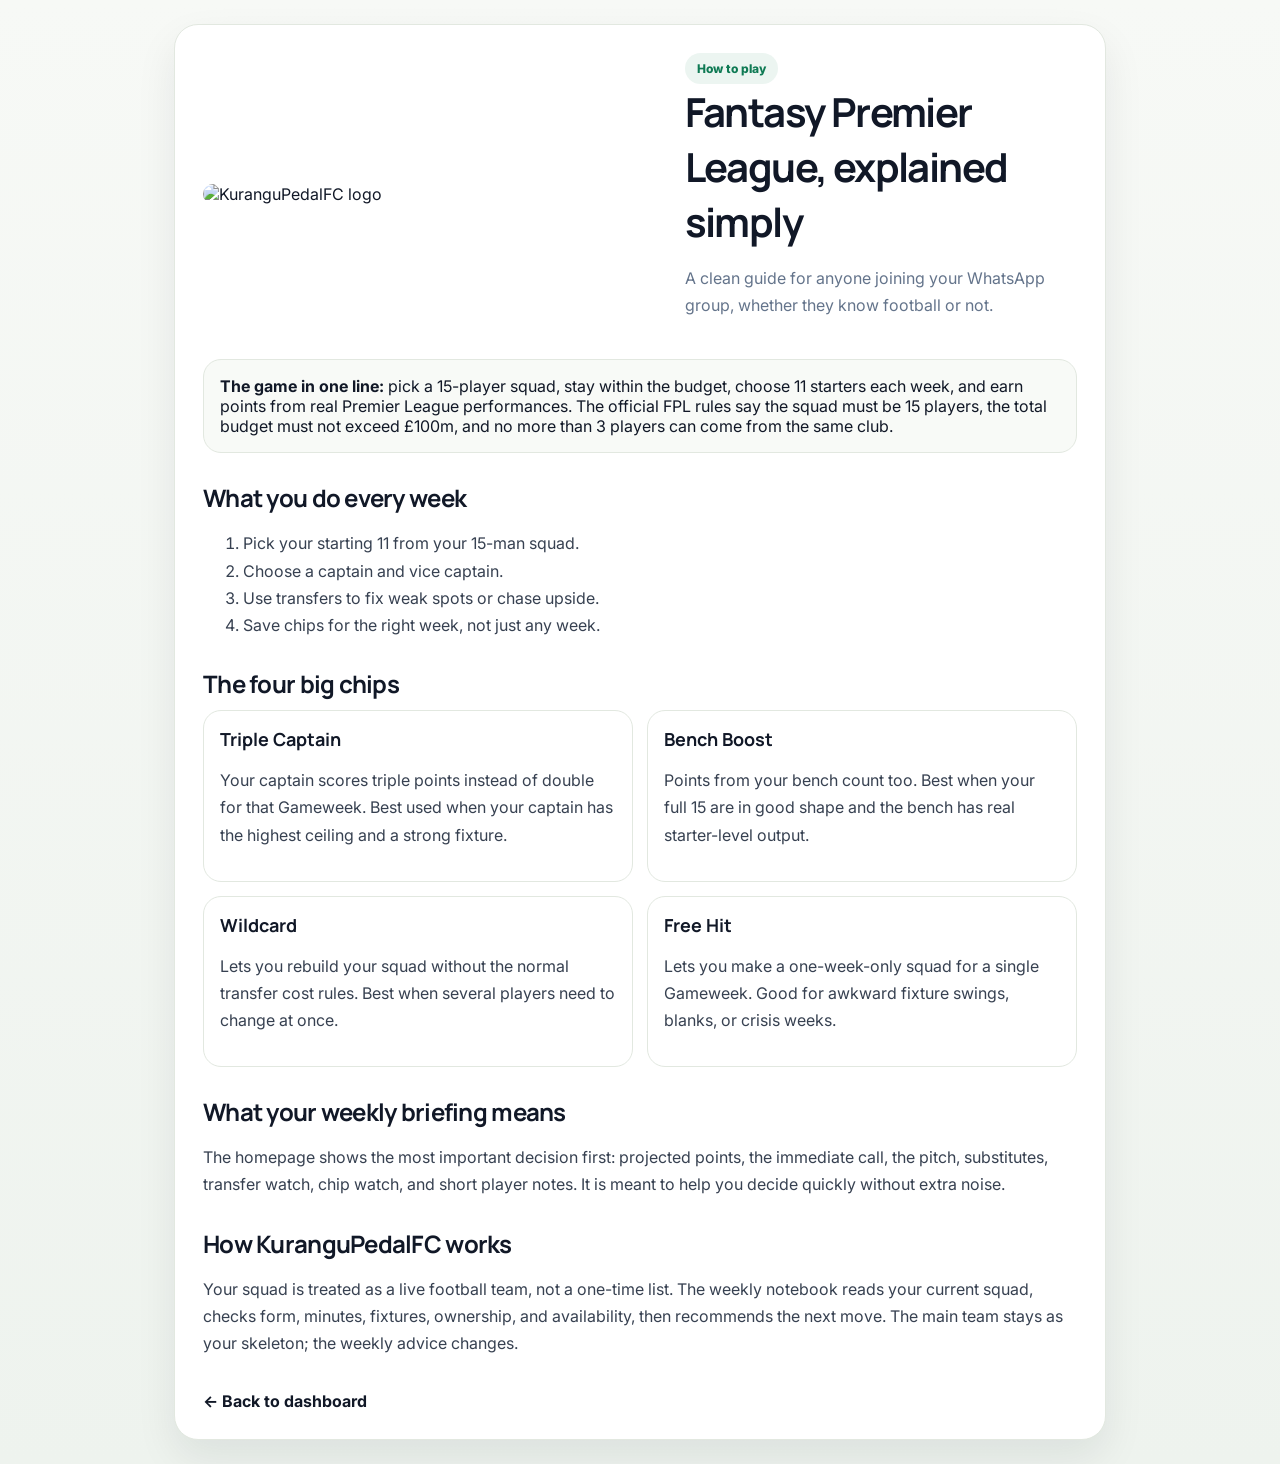
==== docs/rules.html @ bdaa4333 "Update logo image source in rules.html" ====
<!DOCTYPE html>
<html lang="en">
<head>
  <meta charset="UTF-8" />
  <meta name="viewport" content="width=device-width, initial-scale=1.0" />
  <title>How to Play | KuranguPedalFC</title>
  <link rel="preconnect" href="https://fonts.googleapis.com">
  <link rel="preconnect" href="https://fonts.gstatic.com" crossorigin>
  <link href="https://fonts.googleapis.com/css2?family=Inter:wght@400;500;600;700;800&family=Manrope:wght@700;800&display=swap" rel="stylesheet">
  <link rel="stylesheet" href="styles.css" />
  <style>
    body { background: linear-gradient(180deg, #f7f9f6 0%, #eef3ee 100%); }
    .rules-shell { max-width: 980px; margin: 0 auto; padding: 24px; }
    .rules-card { background: #fff; border: 1px solid #e2e8e0; border-radius: 24px; box-shadow: 0 18px 40px rgba(15,23,42,0.08); padding: 28px; }
    .rules-head { display:flex; align-items:center; gap:18px; margin-bottom: 24px; }
    .rules-logo { width: 86px; height: 86px; border-radius: 24px; object-fit: cover; border: 1px solid #e2e8e0; box-shadow: 0 12px 24px rgba(15,122,84,.14); }
    h1 { font-family: Manrope, Inter, sans-serif; letter-spacing: -0.04em; margin: 0; font-size: 40px; }
    h2 { font-family: Manrope, Inter, sans-serif; letter-spacing: -0.03em; margin-top: 28px; margin-bottom: 10px; }
    p, li { color: #374151; line-height: 1.7; font-size: 16px; }
    .muted { color:#64748b; }
    .callout { background:#f8faf7; border:1px solid #e2e8e0; border-radius: 18px; padding: 16px; margin: 16px 0; }
    .pill { display:inline-flex; padding:8px 12px; border-radius:999px; background:rgba(15,122,84,.08); color:#0f7a54; font-size:12px; font-weight:800; }
    .grid { display:grid; grid-template-columns: repeat(2, minmax(0,1fr)); gap:14px; }
    .mini { border:1px solid #e2e8e0; border-radius:18px; padding:16px; background:#fff; }
    .mini h3 { margin:0 0 8px; font-size:18px; font-family: Manrope, Inter, sans-serif; }
    .back { display:inline-flex; margin-top: 18px; text-decoration:none; color:#111827; font-weight:700; }
    @media (max-width: 760px) { .rules-shell { padding: 14px; } .rules-card { padding: 18px; } h1 { font-size: 30px; } .grid { grid-template-columns: 1fr; } .rules-head { flex-direction:column; align-items:flex-start; } }
  </style>
</head>
<body>
  <div class="rules-shell">
    <div class="rules-card">
      <div class="rules-head">
        <img class="brand-logo" src="./assets/logo.jpg?v=2" alt="KuranguPedalFC logo" />
        <div>
          <span class="pill">How to play</span>
          <h1>Fantasy Premier League, explained simply</h1>
          <p class="muted">A clean guide for anyone joining your WhatsApp group, whether they know football or not.</p>
        </div>
      </div>
 
      <div class="callout">
        <strong>The game in one line:</strong> pick a 15-player squad, stay within the budget, choose 11 starters each week, and earn points from real Premier League performances. The official FPL rules say the squad must be 15 players, the total budget must not exceed £100m, and no more than 3 players can come from the same club.
      </div>
 
      <h2>What you do every week</h2>
      <ol>
        <li>Pick your starting 11 from your 15-man squad.</li>
        <li>Choose a captain and vice captain.</li>
        <li>Use transfers to fix weak spots or chase upside.</li>
        <li>Save chips for the right week, not just any week.</li>
      </ol>
 
      <h2>The four big chips</h2>
      <div class="grid">
        <div class="mini">
          <h3>Triple Captain</h3>
          <p>Your captain scores triple points instead of double for that Gameweek. Best used when your captain has the highest ceiling and a strong fixture.</p>
        </div>
        <div class="mini">
          <h3>Bench Boost</h3>
          <p>Points from your bench count too. Best when your full 15 are in good shape and the bench has real starter-level output.</p>
        </div>
        <div class="mini">
          <h3>Wildcard</h3>
          <p>Lets you rebuild your squad without the normal transfer cost rules. Best when several players need to change at once.</p>
        </div>
        <div class="mini">
          <h3>Free Hit</h3>
          <p>Lets you make a one-week-only squad for a single Gameweek. Good for awkward fixture swings, blanks, or crisis weeks.</p>
        </div>
      </div>
 
      <h2>What your weekly briefing means</h2>
      <p>The homepage shows the most important decision first: projected points, the immediate call, the pitch, substitutes, transfer watch, chip watch, and short player notes. It is meant to help you decide quickly without extra noise.</p>
 
      <h2>How KuranguPedalFC works</h2>
      <p>Your squad is treated as a live football team, not a one-time list. The weekly notebook reads your current squad, checks form, minutes, fixtures, ownership, and availability, then recommends the next move. The main team stays as your skeleton; the weekly advice changes.</p>
 
      <a class="back" href="./">← Back to dashboard</a>
    </div>
  </div>
</body>
</html>
---- docs/styles.css ----
:root {
  --bg: #f2f5f1;
  --card: #ffffff;
  --card-2: #f8faf7;
  --line: #e2e8e0;
  --text: #111827;
  --muted: #64748b;
  --accent: #0f7a54;
  --accent-2: #1d4ed8;
  --good: #15803d;
  --warn: #b45309;
  --bad: #b91c1c;
  --shadow: 0 18px 40px rgba(15, 23, 42, 0.08);
  --radius: 24px;
}
 
* { box-sizing: border-box; }
html, body { margin: 0; padding: 0; }
 
body {
  font-family: Inter, system-ui, -apple-system, BlinkMacSystemFont, "Segoe UI", sans-serif;
  color: var(--text);
  background:
    radial-gradient(circle at top left, rgba(15, 122, 84, 0.08), transparent 32%),
    linear-gradient(180deg, #f7f9f6 0%, var(--bg) 100%);
}
 
.app-shell {
  max-width: 1440px;
  margin: 0 auto;
  padding: 22px;
}
 
.topbar {
  display: flex;
  flex-direction: column;
  align-items: center;
  justify-content: center;
  gap: 12px;
  margin-bottom: 20px;
  text-align: center;
}
 
.brand {
  display: flex;
  align-items: center;
  gap: 14px;
  text-decoration: none;
  color: inherit;
}
 
.brand-logo-wrap {
  width: 74px;
  height: 74px;
  border-radius: 22px;
  padding: 5px;
  background: linear-gradient(135deg, rgba(15,122,84,.12), rgba(29,78,216,.08));
  border: 1px solid rgba(15,122,84,.12);
  box-shadow: var(--shadow);
}
 
.brand-logo {
  width: 100%;
  height: 100%;
  object-fit: cover;
  border-radius: 18px;
  display: block;
}
 
.brand-name {
  font-family: Manrope, Inter, sans-serif;
  font-size: 30px;
  line-height: 1;
  letter-spacing: -0.04em;
  font-weight: 800;
}
 
.brand-sub {
  margin-top: 4px;
  color: var(--muted);
  font-size: 13px;
}
 
.top-actions {
  display: flex;
  align-items: center;
  justify-content: center;
  gap: 10px;
  width: 100%;
}
 
.ghost-link {
  text-decoration: none;
  color: var(--text);
  font-size: 13px;
  font-weight: 700;
  padding: 10px 14px;
  border-radius: 999px;
  border: 1px solid var(--line);
  background: rgba(255,255,255,0.8);
}
 
.pint-btn {
  display: inline-flex;
  align-items: center;
  gap: 8px;
  text-decoration: none;
  color: #fff;
  font-size: 13px;
  font-weight: 800;
  padding: 10px 14px;
  border-radius: 999px;
  border: 1px solid rgba(15,122,84,.18);
  background: linear-gradient(135deg, #0f7a54 0%, #0c5d41 100%);
  box-shadow: 0 12px 24px rgba(15, 122, 84, 0.18);
}
 
.beer-icon { font-size: 15px; }
 
.hero-grid {
  display: grid;
  grid-template-columns: 1.5fr 1.1fr 0.9fr;
  gap: 16px;
  margin-bottom: 16px;
}
 
.panel {
  background: var(--card);
  border: 1px solid var(--line);
  border-radius: var(--radius);
  box-shadow: var(--shadow);
}
 
.hero-panel, .call-panel, .stats-panel,
.pitch-panel, .subs-panel, .transfer-panel, .chip-panel, .notes-panel {
  padding: 20px;
}
 
.hero-label {
  color: var(--muted);
  font-size: 13px;
  font-weight: 600;
  margin-bottom: 8px;
}
 
.hero-points {
  font-family: Manrope, Inter, sans-serif;
  font-size: 62px;
  line-height: 0.95;
  letter-spacing: -0.06em;
  font-weight: 800;
  color: var(--text);
}
 
.hero-sub {
  margin-top: 10px;
  color: var(--muted);
  font-size: 14px;
  line-height: 1.45;
}
 
.section-title,
.section-head h2 {
  font-family: Manrope, Inter, sans-serif;
  font-weight: 800;
  letter-spacing: -0.03em;
}
 
.section-title {
  font-size: 18px;
  margin-bottom: 14px;
}
 
.call-text {
  font-size: 20px;
  line-height: 1.4;
  font-weight: 700;
  letter-spacing: -0.02em;
}
 
.call-meta {
  margin-top: 12px;
  color: var(--muted);
  font-size: 13px;
  line-height: 1.45;
}
 
.stats-panel {
  display: grid;
  gap: 12px;
  align-content: center;
}
 
.mini-stat {
  padding: 14px 16px;
  background: var(--card-2);
  border: 1px solid var(--line);
  border-radius: 18px;
}
 
.mini-stat span {
  display: block;
  color: var(--muted);
  font-size: 12px;
  margin-bottom: 6px;
}
 
.mini-stat strong {
  font-size: 20px;
  letter-spacing: -0.03em;
}
 
.content-grid {
  display: grid;
  grid-template-columns: 1fr 1fr;
  gap: 16px;
}
 
.pitch-panel {
  grid-column: 1 / -1;
}
 
.section-head {
  display: flex;
  align-items: start;
  justify-content: space-between;
  gap: 12px;
  margin-bottom: 14px;
}
 
.section-head h2 {
  margin: 0;
  font-size: 20px;
}
 
.section-head p {
  margin: 6px 0 0;
  color: var(--muted);
  font-size: 13px;
  line-height: 1.45;
}
 
.chip {
  display: inline-flex;
  align-items: center;
  padding: 8px 12px;
  border-radius: 999px;
  font-size: 12px;
  font-weight: 700;
  border: 1px solid var(--line);
  background: #fafcfa;
}
 
.chip.soft {
  color: var(--accent);
  background: rgba(15, 122, 84, 0.08);
  border-color: rgba(15, 122, 84, 0.16);
}
 
.pitch {
  position: relative;
  min-height: 720px;
  border-radius: 22px;
  border: 1px solid #d8e5d8;
  overflow: hidden;
  background:
    linear-gradient(90deg, rgba(255,255,255,0.16) 0 50%, transparent 50% 100%),
    linear-gradient(180deg, rgba(255,255,255,0.14) 0 50%, transparent 50% 100%),
    radial-gradient(circle at center, rgba(255,255,255,0.24), transparent 56%),
    linear-gradient(180deg, #dff0dd 0%, #cfe3cb 100%);
}
 
.pitch::before {
  content: "";
  position: absolute;
  inset: 16px;
  border: 2px solid rgba(255,255,255,0.7);
  border-radius: 18px;
}
 
.pitch::after {
  content: "";
  position: absolute;
  left: 50%;
  top: 50%;
  width: 176px;
  height: 176px;
  transform: translate(-50%, -50%);
  border: 2px solid rgba(255,255,255,0.72);
  border-radius: 999px;
}
 
.slot {
  position: absolute;
  width: 110px;
  transform: translate(-50%, -50%);
  text-align: center;
}
 
.shirt-wrap {
  position: relative;
  width: 60px;
  height: 66px;
  margin: 0 auto 8px;
}
 
.shirt-svg {
  width: 100%;
  height: 100%;
  display: block;
  filter: drop-shadow(0 10px 16px rgba(15, 23, 42, 0.16));
}
 
.badge {
  position: absolute;
  right: -4px;
  top: 2px;
  width: 22px;
  height: 22px;
  border-radius: 999px;
  display: grid;
  place-items: center;
  color: white;
  font-size: 10px;
  font-weight: 800;
  border: 2px solid rgba(255,255,255,0.7);
}
 
.badge-c { background: var(--accent); }
.badge-vc { background: var(--accent-2); }
 
.pitch-card {
  display: inline-block;
  min-width: 96px;
  padding: 9px 10px 8px;
  border-radius: 14px;
  border: 1px solid var(--line);
  background: rgba(255,255,255,0.95);
  box-shadow: 0 10px 20px rgba(15,23,42,0.05);
}
 
.pitch-name {
  font-size: 14px;
  font-weight: 800;
  line-height: 1.15;
}
 
.pitch-subline {
  margin-top: 4px;
  color: var(--muted);
  font-size: 12px;
  line-height: 1.35;
}
 
.pitch-points {
  margin-top: 6px;
  color: var(--accent);
  font-size: 13px;
  font-weight: 800;
}
 
.subs-row {
  display: grid;
  grid-template-columns: repeat(4, minmax(0, 1fr));
  gap: 12px;
}
 
.sub-card {
  padding: 14px;
  border-radius: 18px;
  border: 1px solid var(--line);
  background: var(--card-2);
  text-align: center;
}
 
.sub-card .pitch-card {
  display: none;
}
 
.sub-card .shirt-wrap {
  width: 52px;
  height: 58px;
}
 
.sub-card .pitch-name {
  margin-top: 2px;
}
 
.transfer-list {
  display: grid;
  gap: 12px;
}
 
.transfer-card {
  display: grid;
  grid-template-columns: 1fr auto 1fr;
  gap: 14px;
  align-items: center;
  padding: 14px;
  border-radius: 18px;
  border: 1px solid var(--line);
  background: var(--card-2);
}
 
.transfer-side .label {
  font-size: 11px;
  font-weight: 800;
  color: var(--muted);
  letter-spacing: 0.12em;
  text-transform: uppercase;
}
 
.transfer-side .name {
  margin-top: 4px;
  font-size: 18px;
  font-weight: 800;
  letter-spacing: -0.03em;
}
 
.transfer-side .meta {
  margin-top: 4px;
  color: var(--muted);
  font-size: 12px;
  line-height: 1.4;
}
 
.transfer-arrow {
  font-size: 22px;
  color: var(--accent);
  font-weight: 900;
  text-align: center;
}
 
.transfer-gain {
  margin-top: 8px;
  display: inline-flex;
  align-items: center;
  padding: 7px 10px;
  border-radius: 999px;
  background: rgba(15, 122, 84, 0.1);
  color: var(--accent);
  font-size: 12px;
  font-weight: 800;
}
 
.chip-grid {
  display: grid;
  grid-template-columns: repeat(2, minmax(0, 1fr));
  gap: 10px;
}
 
.chip-item {
  padding: 14px;
  border-radius: 18px;
  border: 1px solid var(--line);
  background: var(--card-2);
}
 
.chip-item .chip-name {
  font-size: 12px;
  font-weight: 800;
  letter-spacing: 0.12em;
  text-transform: uppercase;
  color: var(--muted);
}
 
.chip-item .chip-status {
  margin-top: 6px;
  font-size: 18px;
  font-weight: 800;
  letter-spacing: -0.03em;
}
 
.chip-item .chip-reason {
  margin-top: 8px;
  color: var(--muted);
  font-size: 12px;
  line-height: 1.45;
}
 
.chip-ready { border-color: rgba(21,128,61,0.18); }
.chip-ready .chip-status { color: var(--good); }
.chip-watch { border-color: rgba(180,83,9,0.18); }
.chip-watch .chip-status { color: var(--warn); }
.chip-no { border-color: rgba(185,28,28,0.18); }
.chip-no .chip-status { color: var(--bad); }
 
.focus-grid {
  display: grid;
  gap: 12px;
}
 
.focus-card {
  padding: 14px;
  border-radius: 18px;
  border: 1px solid var(--line);
  background: var(--card-2);
}
 
.focus-card .topline {
  display: flex;
  align-items: center;
  justify-content: space-between;
  gap: 12px;
}
 
.focus-card .name {
  font-size: 18px;
  font-weight: 800;
  letter-spacing: -0.03em;
}
 
.focus-card .role {
  display: inline-flex;
  align-items: center;
  padding: 6px 9px;
  border-radius: 999px;
  background: rgba(15, 122, 84, 0.1);
  color: var(--accent);
  font-size: 12px;
  font-weight: 800;
}
 
.focus-card .summary {
  margin-top: 8px;
  color: var(--text);
  font-size: 13px;
  line-height: 1.5;
}
 
.focus-card .meta {
  margin-top: 8px;
  color: var(--muted);
  font-size: 12px;
}
 
.empty-state {
  padding: 16px;
  border-radius: 18px;
  border: 1px dashed var(--line);
  color: var(--muted);
  background: rgba(255,255,255,0.55);
  font-size: 13px;
}
 
.footer-card {
  margin-top: 16px;
  padding: 18px 20px;
  display: flex;
  align-items: center;
  justify-content: space-between;
  gap: 16px;
}
 
.footer-title {
  font-family: Manrope, Inter, sans-serif;
  font-size: 18px;
  font-weight: 800;
  letter-spacing: -0.03em;
}
 
.footer-text {
  margin-top: 4px;
  color: var(--muted);
  font-size: 13px;
  line-height: 1.45;
}
 
@media (max-width: 1100px) {
  .hero-grid,
  .content-grid {
    grid-template-columns: 1fr;
  }
 
  .pitch-panel {
    grid-column: auto;
  }
}
 
@media (max-width: 760px) {
  .app-shell {
    padding: 14px;
  }
 
  .topbar {
    align-items: center;
    flex-direction: column;
  }
 
  .top-actions {
    width: 100%;
    justify-content: center;
  }
 
  .brand-name {
    font-size: 26px;
  }
 
  .brand-logo-wrap {
    width: 64px;
    height: 64px;
  }
 
  .hero-points {
    font-size: 50px;
  }
 
  .hero-panel, .call-panel, .stats-panel,
  .pitch-panel, .subs-panel, .transfer-panel, .chip-panel, .notes-panel {
    padding: 16px;
  }
 
  .pitch {
    min-height: 420px;
  }
 
  .slot {
    width: 92px;
  }
 
  .pitch-card {
    min-width: 84px;
    padding: 8px;
  }
 
  .pitch-name {
    font-size: 13px;
  }
 
  .pitch-subline {
    display: none;
  }
 
  .pitch-points {
    font-size: 12px;
  }
 
  .subs-row {
    grid-template-columns: repeat(2, minmax(0, 1fr));
  }
 
  .transfer-card {
    grid-template-columns: 1fr;
    gap: 8px;
  }
 
  .transfer-arrow {
    transform: rotate(90deg);
  }
 
  .chip-grid {
    grid-template-columns: 1fr 1fr;
  }
 
  .footer-card {
    flex-direction: column;
    align-items: stretch;
  }
}
 
.button-token {
  position: relative;
  width: 58px;
  height: 58px;
  margin: 0 auto 8px;
  border-radius: 18px;
  display: grid;
  place-items: center;
  box-shadow: 0 10px 16px rgba(15, 23, 42, 0.16);
  border: 1px solid rgba(255,255,255,0.65);
}
 
.button-token.small-token {
  width: 46px;
  height: 46px;
  border-radius: 14px;
}
 
.button-token-letter {
  color: #fff;
  font-weight: 900;
  font-size: 18px;
  letter-spacing: -0.04em;
  text-shadow: 0 1px 2px rgba(0,0,0,0.25);
}
 
.button-badge {
  position: absolute;
  right: -5px;
  top: -5px;
  width: 22px;
  height: 22px;
  border-radius: 999px;
  display: grid;
  place-items: center;
  color: white;
  font-size: 9px;
  font-weight: 900;
  border: 2px solid rgba(255,255,255,0.8);
}
 
.button-c { background: var(--accent); }
.button-vc { background: var(--accent-2); }
 
.sub-pill {
  text-align: center;
}
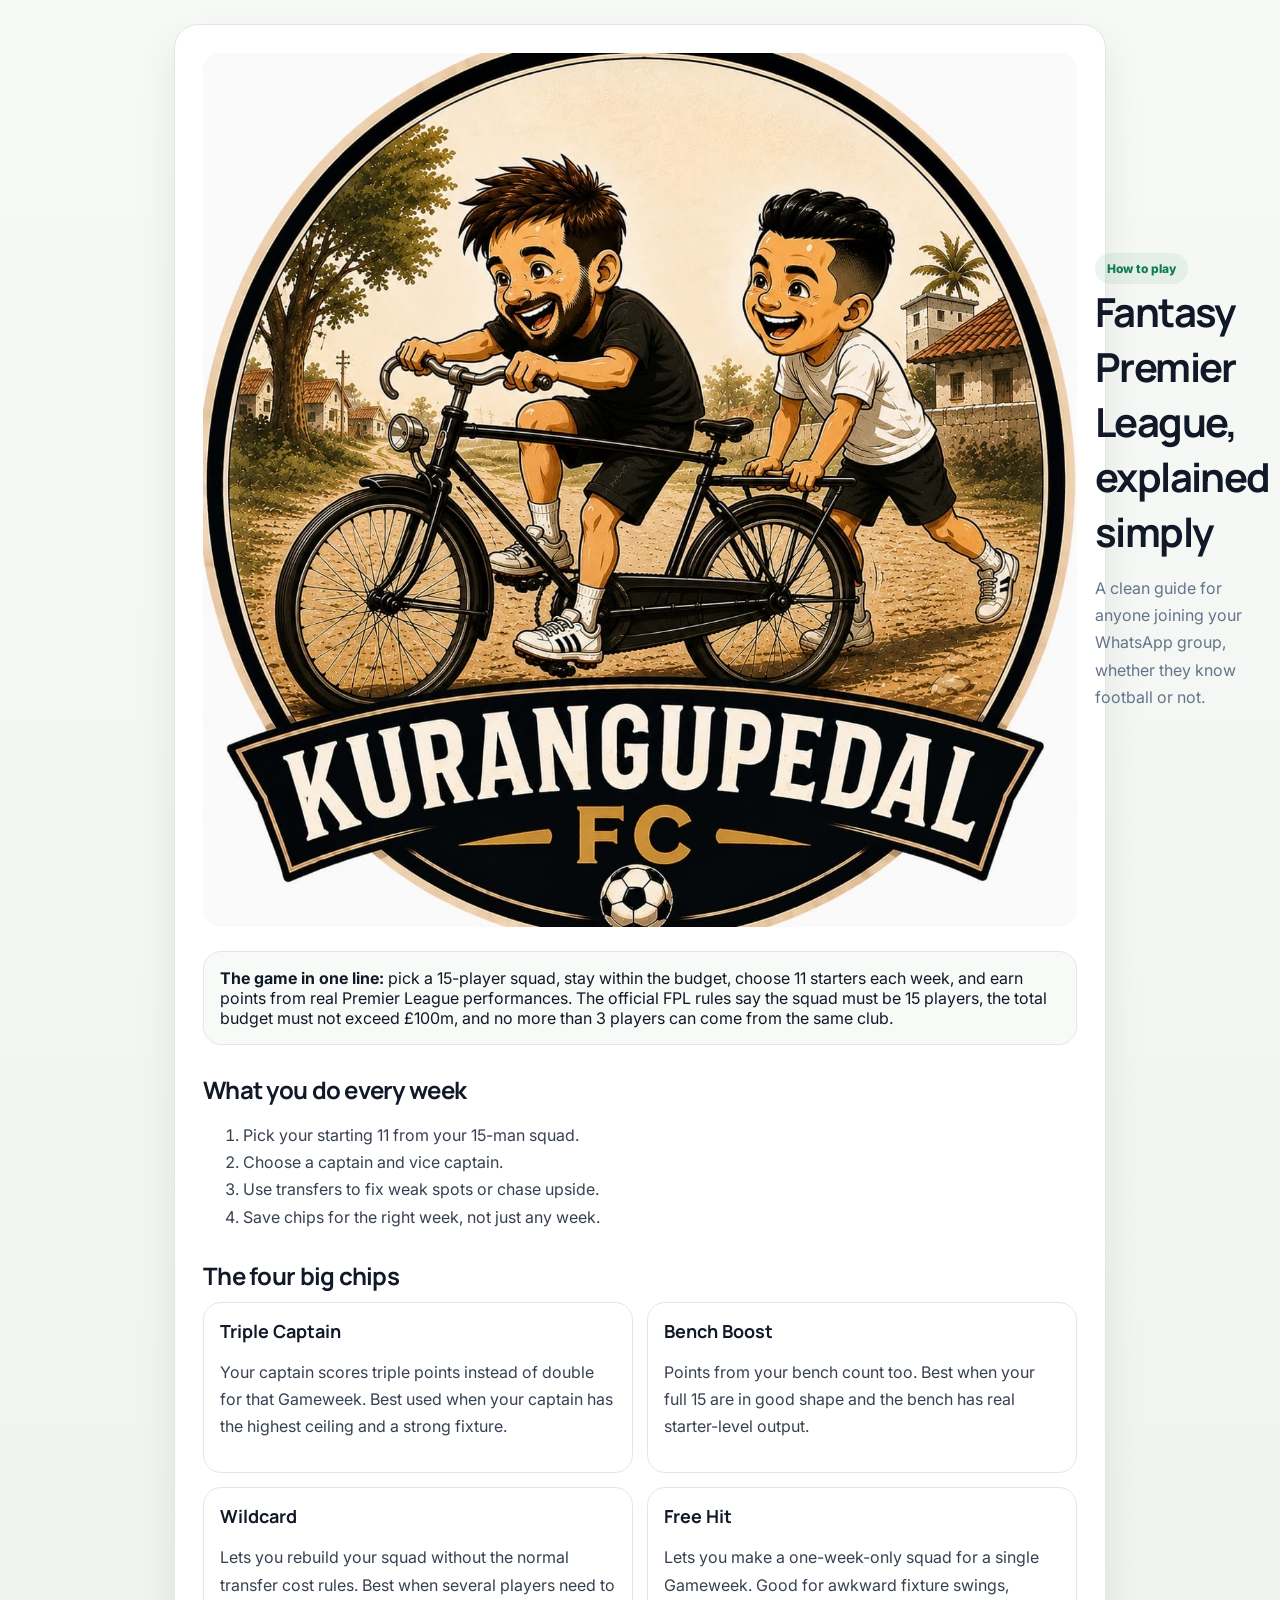
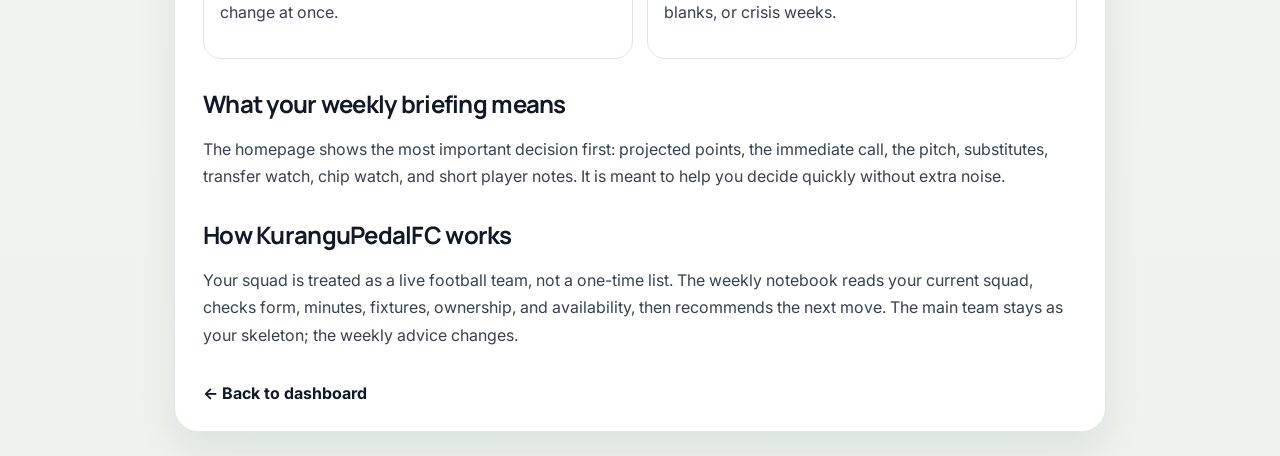
==== commit c97a43ca: "changing the img src" ====
--- a/docs/rules.html
+++ b/docs/rules.html
@@ -32,7 +32,7 @@
   <div class="rules-shell">
     <div class="rules-card">
       <div class="rules-head">
-        <img class="brand-logo" src="./assets/logo.jpg?v=2" alt="KuranguPedalFC logo" />
+        <img class="brand-logo" src="./logo.jpg?v=4" alt="KuranguPedalFC logo" />
         <div>
           <span class="pill">How to play</span>
           <h1>Fantasy Premier League, explained simply</h1>
--- a/docs/styles.css
+++ b/docs/styles.css
@@ -1,4 +1,3 @@
-
 :root {
   --bg: #f2f5f1;
   --card: #ffffff;
@@ -19,7 +18,7 @@
 html, body { margin: 0; padding: 0; }
  
 body {
-  font-family: Inter, system-ui, -apple-system, BlinkMacSystemFont, "Segoe UI", sans-serif;
+  font-family: Inter, system-ui, -apple-system, BlinkMacSystemFont, 'Segoe UI', sans-serif;
   color: var(--text);
   background:
     radial-gradient(circle at top left, rgba(15, 122, 84, 0.08), transparent 32%),
@@ -68,6 +67,8 @@
   display: block;
 }
  
+.brand-copy { text-align: left; }
+ 
 .brand-name {
   font-family: Manrope, Inter, sans-serif;
   font-size: 30px;
@@ -153,12 +154,7 @@
   color: var(--text);
 }
  
-.hero-sub {
-  margin-top: 10px;
-  color: var(--muted);
-  font-size: 14px;
-  line-height: 1.45;
-}
+.hero-sub { display: none; }
  
 .section-title,
 .section-head h2 {
@@ -217,9 +213,7 @@
   gap: 16px;
 }
  
-.pitch-panel {
-  grid-column: 1 / -1;
-}
+.pitch-panel { grid-column: 1 / -1; }
  
 .section-head {
   display: flex;
@@ -272,7 +266,7 @@
 }
  
 .pitch::before {
-  content: "";
+  content: '';
   position: absolute;
   inset: 16px;
   border: 2px solid rgba(255,255,255,0.7);
@@ -280,7 +274,7 @@
 }
  
 .pitch::after {
-  content: "";
+  content: '';
   position: absolute;
   left: 50%;
   top: 50%;
@@ -353,6 +347,14 @@
   line-height: 1.35;
 }
  
+.pitch-note {
+  margin-top: 6px;
+  color: var(--accent);
+  font-size: 12px;
+  line-height: 1.35;
+  font-weight: 700;
+}
+ 
 .pitch-points {
   margin-top: 6px;
   color: var(--accent);
@@ -374,17 +376,10 @@
   text-align: center;
 }
  
-.sub-card .pitch-card {
-  display: none;
-}
- 
+.sub-card .pitch-card { display: none; }
 .sub-card .shirt-wrap {
   width: 52px;
   height: 58px;
-}
- 
-.sub-card .pitch-name {
-  margin-top: 2px;
 }
  
 .transfer-list {
@@ -567,98 +562,6 @@
   line-height: 1.45;
 }
  
-@media (max-width: 1100px) {
-  .hero-grid,
-  .content-grid {
-    grid-template-columns: 1fr;
-  }
- 
-  .pitch-panel {
-    grid-column: auto;
-  }
-}
- 
-@media (max-width: 760px) {
-  .app-shell {
-    padding: 14px;
-  }
- 
-  .topbar {
-    align-items: center;
-    flex-direction: column;
-  }
- 
-  .top-actions {
-    width: 100%;
-    justify-content: center;
-  }
- 
-  .brand-name {
-    font-size: 26px;
-  }
- 
-  .brand-logo-wrap {
-    width: 64px;
-    height: 64px;
-  }
- 
-  .hero-points {
-    font-size: 50px;
-  }
- 
-  .hero-panel, .call-panel, .stats-panel,
-  .pitch-panel, .subs-panel, .transfer-panel, .chip-panel, .notes-panel {
-    padding: 16px;
-  }
- 
-  .pitch {
-    min-height: 420px;
-  }
- 
-  .slot {
-    width: 92px;
-  }
- 
-  .pitch-card {
-    min-width: 84px;
-    padding: 8px;
-  }
- 
-  .pitch-name {
-    font-size: 13px;
-  }
- 
-  .pitch-subline {
-    display: none;
-  }
- 
-  .pitch-points {
-    font-size: 12px;
-  }
- 
-  .subs-row {
-    grid-template-columns: repeat(2, minmax(0, 1fr));
-  }
- 
-  .transfer-card {
-    grid-template-columns: 1fr;
-    gap: 8px;
-  }
- 
-  .transfer-arrow {
-    transform: rotate(90deg);
-  }
- 
-  .chip-grid {
-    grid-template-columns: 1fr 1fr;
-  }
- 
-  .footer-card {
-    flex-direction: column;
-    align-items: stretch;
-  }
-}
- 
 .button-token {
   position: relative;
   width: 58px;
@@ -703,7 +606,88 @@
 .button-c { background: var(--accent); }
 .button-vc { background: var(--accent-2); }
  
-.sub-pill {
-  text-align: center;
-}
-
+.mobile-chip {
+  display: none;
+}
+ 
+@media (max-width: 1100px) {
+  .hero-grid,
+  .content-grid {
+    grid-template-columns: 1fr;
+  }
+ 
+  .pitch-panel { grid-column: auto; }
+}
+ 
+@media (max-width: 760px) {
+  .app-shell { padding: 14px; }
+ 
+  .topbar {
+    align-items: flex-start;
+    flex-direction: column;
+  }
+ 
+  .top-actions {
+    width: 100%;
+    justify-content: center;
+  }
+ 
+  .brand-name { font-size: 26px; }
+  .brand-logo-wrap { width: 64px; height: 64px; }
+  .hero-points { font-size: 50px; }
+ 
+  .hero-panel, .call-panel, .stats-panel,
+  .pitch-panel, .subs-panel, .transfer-panel, .chip-panel, .notes-panel {
+    padding: 16px;
+  }
+ 
+  .pitch { min-height: 420px; }
+  .slot { width: 64px; }
+ 
+  .pitch-card { min-width: 0; padding: 0; border: 0; background: transparent; box-shadow: none; }
+  .pitch-name,
+  .pitch-subline,
+  .pitch-note,
+  .pitch-points { display: none; }
+ 
+  .button-token { width: 34px; height: 34px; border-radius: 12px; margin-bottom: 0; }
+  .button-token.small-token { width: 34px; height: 34px; border-radius: 12px; }
+  .button-token-letter { font-size: 13px; }
+  .button-badge { width: 16px; height: 16px; font-size: 8px; }
+ 
+  .mobile-chip {
+    display: block;
+    margin-top: 4px;
+    padding: 4px 6px;
+    border-radius: 10px;
+    background: rgba(255,255,255,0.92);
+    font-size: 10px;
+    line-height: 1.2;
+    font-weight: 700;
+  }
+ 
+  .subs-row { grid-template-columns: repeat(2, minmax(0, 1fr)); }
+ 
+  .sub-card {
+    padding: 10px;
+  }
+ 
+  .sub-card .pitch-name,
+  .sub-card .pitch-subline,
+  .sub-card .pitch-note,
+  .sub-card .pitch-points { display: none; }
+ 
+  .transfer-card {
+    grid-template-columns: 1fr;
+    gap: 8px;
+  }
+ 
+  .transfer-arrow { transform: rotate(90deg); }
+ 
+  .chip-grid { grid-template-columns: 1fr 1fr; }
+ 
+  .footer-card {
+    flex-direction: column;
+    align-items: stretch;
+  }
+}
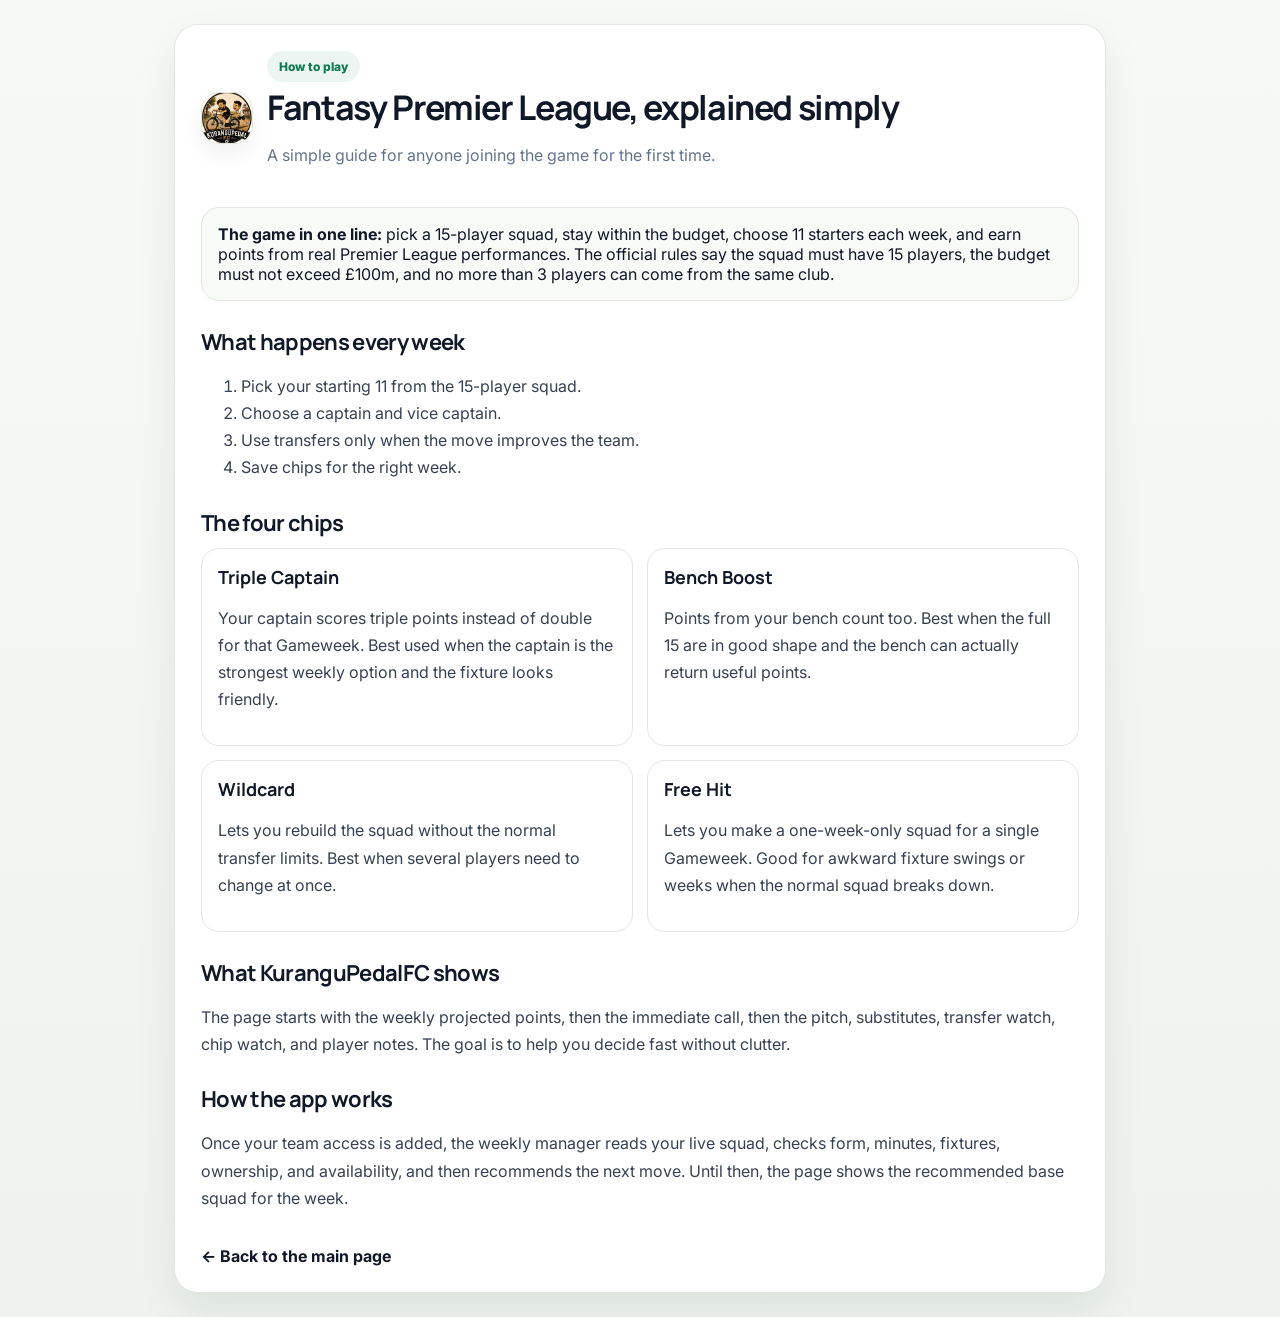
==== commit db5ebbf1: "changed rules footer notes" ====
--- a/docs/rules.html
+++ b/docs/rules.html
@@ -1,4 +1,3 @@
-
 <!DOCTYPE html>
 <html lang="en">
 <head>
@@ -12,73 +11,124 @@
   <style>
     body { background: linear-gradient(180deg, #f7f9f6 0%, #eef3ee 100%); }
     .rules-shell { max-width: 980px; margin: 0 auto; padding: 24px; }
-    .rules-card { background: #fff; border: 1px solid #e2e8e0; border-radius: 24px; box-shadow: 0 18px 40px rgba(15,23,42,0.08); padding: 28px; }
-    .rules-head { display:flex; align-items:center; gap:18px; margin-bottom: 24px; }
-    .rules-logo { width: 86px; height: 86px; border-radius: 24px; object-fit: cover; border: 1px solid #e2e8e0; box-shadow: 0 12px 24px rgba(15,122,84,.14); }
-    h1 { font-family: Manrope, Inter, sans-serif; letter-spacing: -0.04em; margin: 0; font-size: 40px; }
-    h2 { font-family: Manrope, Inter, sans-serif; letter-spacing: -0.03em; margin-top: 28px; margin-bottom: 10px; }
-    p, li { color: #374151; line-height: 1.7; font-size: 16px; }
-    .muted { color:#64748b; }
-    .callout { background:#f8faf7; border:1px solid #e2e8e0; border-radius: 18px; padding: 16px; margin: 16px 0; }
-    .pill { display:inline-flex; padding:8px 12px; border-radius:999px; background:rgba(15,122,84,.08); color:#0f7a54; font-size:12px; font-weight:800; }
-    .grid { display:grid; grid-template-columns: repeat(2, minmax(0,1fr)); gap:14px; }
-    .mini { border:1px solid #e2e8e0; border-radius:18px; padding:16px; background:#fff; }
-    .mini h3 { margin:0 0 8px; font-size:18px; font-family: Manrope, Inter, sans-serif; }
-    .back { display:inline-flex; margin-top: 18px; text-decoration:none; color:#111827; font-weight:700; }
-    @media (max-width: 760px) { .rules-shell { padding: 14px; } .rules-card { padding: 18px; } h1 { font-size: 30px; } .grid { grid-template-columns: 1fr; } .rules-head { flex-direction:column; align-items:flex-start; } }
+    .rules-card { padding: 26px; }
+    .rules-head {
+      display: flex;
+      align-items: center;
+      gap: 14px;
+      margin-bottom: 22px;
+    }
+    .rules-logo {
+      width: 52px;
+      height: 52px;
+      border-radius: 18px;
+      object-fit: contain;
+      background: #fff;
+      border: 1px solid var(--line);
+      box-shadow: 0 10px 20px rgba(15, 23, 42, 0.06);
+      flex: 0 0 auto;
+    }
+    h1 {
+      font-family: Manrope, Inter, sans-serif;
+      letter-spacing: -0.04em;
+      margin: 0;
+      font-size: 34px;
+      line-height: 1.05;
+    }
+    h2 {
+      font-family: Manrope, Inter, sans-serif;
+      letter-spacing: -0.03em;
+      margin-top: 26px;
+      margin-bottom: 10px;
+      font-size: 22px;
+    }
+    p, li {
+      color: #374151;
+      line-height: 1.7;
+      font-size: 16px;
+    }
+    .muted { color: #64748b; }
+    .callout {
+      background: #f8faf7;
+      border: 1px solid #e2e8e0;
+      border-radius: 18px;
+      padding: 16px;
+      margin: 16px 0;
+    }
+    .pill {
+      display: inline-flex;
+      padding: 8px 12px;
+      border-radius: 999px;
+      background: rgba(15,122,84,.08);
+      color: #0f7a54;
+      font-size: 12px;
+      font-weight: 800;
+      margin-bottom: 8px;
+    }
+    .grid { display: grid; grid-template-columns: repeat(2, minmax(0,1fr)); gap: 14px; }
+    .mini { border: 1px solid #e2e8e0; border-radius: 18px; padding: 16px; background: #fff; }
+    .mini h3 { margin: 0 0 8px; font-size: 18px; font-family: Manrope, Inter, sans-serif; }
+    .back { display: inline-flex; margin-top: 18px; text-decoration: none; color: #111827; font-weight: 700; }
+    @media (max-width: 760px) {
+      .rules-shell { padding: 14px; }
+      .rules-card { padding: 18px; }
+      h1 { font-size: 28px; }
+      .grid { grid-template-columns: 1fr; }
+      .rules-head { flex-direction: column; align-items: flex-start; }
+    }
   </style>
 </head>
 <body>
   <div class="rules-shell">
-    <div class="rules-card">
+    <div class="panel rules-card">
       <div class="rules-head">
-        <img class="brand-logo" src="./logo.jpg?v=4" alt="KuranguPedalFC logo" />
+        <img class="rules-logo" src="./logo.jpg?v=4" alt="KuranguPedalFC logo" />
         <div>
           <span class="pill">How to play</span>
           <h1>Fantasy Premier League, explained simply</h1>
-          <p class="muted">A clean guide for anyone joining your WhatsApp group, whether they know football or not.</p>
+          <p class="muted">A simple guide for anyone joining the game for the first time.</p>
         </div>
       </div>
- 
+
       <div class="callout">
-        <strong>The game in one line:</strong> pick a 15-player squad, stay within the budget, choose 11 starters each week, and earn points from real Premier League performances. The official FPL rules say the squad must be 15 players, the total budget must not exceed £100m, and no more than 3 players can come from the same club.
+        <strong>The game in one line:</strong> pick a 15-player squad, stay within the budget, choose 11 starters each week, and earn points from real Premier League performances. The official rules say the squad must have 15 players, the budget must not exceed £100m, and no more than 3 players can come from the same club.
       </div>
- 
-      <h2>What you do every week</h2>
+
+      <h2>What happens every week</h2>
       <ol>
-        <li>Pick your starting 11 from your 15-man squad.</li>
+        <li>Pick your starting 11 from the 15-player squad.</li>
         <li>Choose a captain and vice captain.</li>
-        <li>Use transfers to fix weak spots or chase upside.</li>
-        <li>Save chips for the right week, not just any week.</li>
+        <li>Use transfers only when the move improves the team.</li>
+        <li>Save chips for the right week.</li>
       </ol>
- 
-      <h2>The four big chips</h2>
+
+      <h2>The four chips</h2>
       <div class="grid">
         <div class="mini">
           <h3>Triple Captain</h3>
-          <p>Your captain scores triple points instead of double for that Gameweek. Best used when your captain has the highest ceiling and a strong fixture.</p>
+          <p>Your captain scores triple points instead of double for that Gameweek. Best used when the captain is the strongest weekly option and the fixture looks friendly.</p>
         </div>
         <div class="mini">
           <h3>Bench Boost</h3>
-          <p>Points from your bench count too. Best when your full 15 are in good shape and the bench has real starter-level output.</p>
+          <p>Points from your bench count too. Best when the full 15 are in good shape and the bench can actually return useful points.</p>
         </div>
         <div class="mini">
           <h3>Wildcard</h3>
-          <p>Lets you rebuild your squad without the normal transfer cost rules. Best when several players need to change at once.</p>
+          <p>Lets you rebuild the squad without the normal transfer limits. Best when several players need to change at once.</p>
         </div>
         <div class="mini">
           <h3>Free Hit</h3>
-          <p>Lets you make a one-week-only squad for a single Gameweek. Good for awkward fixture swings, blanks, or crisis weeks.</p>
+          <p>Lets you make a one-week-only squad for a single Gameweek. Good for awkward fixture swings or weeks when the normal squad breaks down.</p>
         </div>
       </div>
- 
-      <h2>What your weekly briefing means</h2>
-      <p>The homepage shows the most important decision first: projected points, the immediate call, the pitch, substitutes, transfer watch, chip watch, and short player notes. It is meant to help you decide quickly without extra noise.</p>
- 
-      <h2>How KuranguPedalFC works</h2>
-      <p>Your squad is treated as a live football team, not a one-time list. The weekly notebook reads your current squad, checks form, minutes, fixtures, ownership, and availability, then recommends the next move. The main team stays as your skeleton; the weekly advice changes.</p>
- 
-      <a class="back" href="./">← Back to dashboard</a>
+
+      <h2>What KuranguPedalFC shows</h2>
+      <p>The page starts with the weekly projected points, then the immediate call, then the pitch, substitutes, transfer watch, chip watch, and player notes. The goal is to help you decide fast without clutter.</p>
+
+      <h2>How the app works</h2>
+      <p>Once your team access is added, the weekly manager reads your live squad, checks form, minutes, fixtures, ownership, and availability, and then recommends the next move. Until then, the page shows the recommended base squad for the week.</p>
+
+      <a class="back" href="./">← Back to the main page</a>
     </div>
   </div>
 </body>
--- a/docs/styles.css
+++ b/docs/styles.css
@@ -13,62 +13,65 @@
   --shadow: 0 18px 40px rgba(15, 23, 42, 0.08);
   --radius: 24px;
 }
- 
+
 * { box-sizing: border-box; }
 html, body { margin: 0; padding: 0; }
- 
 body {
-  font-family: Inter, system-ui, -apple-system, BlinkMacSystemFont, 'Segoe UI', sans-serif;
+  font-family: Inter, system-ui, -apple-system, BlinkMacSystemFont, "Segoe UI", sans-serif;
   color: var(--text);
   background:
     radial-gradient(circle at top left, rgba(15, 122, 84, 0.08), transparent 32%),
     linear-gradient(180deg, #f7f9f6 0%, var(--bg) 100%);
 }
- 
+
 .app-shell {
   max-width: 1440px;
   margin: 0 auto;
   padding: 22px;
 }
- 
+
+.panel {
+  background: var(--card);
+  border: 1px solid var(--line);
+  border-radius: var(--radius);
+  box-shadow: var(--shadow);
+}
+
 .topbar {
   display: flex;
-  flex-direction: column;
-  align-items: center;
-  justify-content: center;
-  gap: 12px;
-  margin-bottom: 20px;
-  text-align: center;
-}
- 
+  align-items: center;
+  justify-content: space-between;
+  gap: 16px;
+  margin-bottom: 16px;
+}
+
 .brand {
   display: flex;
   align-items: center;
-  gap: 14px;
+  gap: 12px;
   text-decoration: none;
   color: inherit;
 }
- 
+
 .brand-logo-wrap {
-  width: 74px;
-  height: 74px;
-  border-radius: 22px;
-  padding: 5px;
-  background: linear-gradient(135deg, rgba(15,122,84,.12), rgba(29,78,216,.08));
-  border: 1px solid rgba(15,122,84,.12);
-  box-shadow: var(--shadow);
-}
- 
+  width: 58px;
+  height: 58px;
+  border-radius: 18px;
+  padding: 4px;
+  overflow: hidden;
+  background: #fff;
+  border: 1px solid var(--line);
+  box-shadow: 0 10px 20px rgba(15, 23, 42, 0.06);
+  flex: 0 0 auto;
+}
+
 .brand-logo {
   width: 100%;
   height: 100%;
-  object-fit: cover;
-  border-radius: 18px;
+  object-fit: contain;
   display: block;
 }
- 
-.brand-copy { text-align: left; }
- 
+
 .brand-name {
   font-family: Manrope, Inter, sans-serif;
   font-size: 30px;
@@ -76,75 +79,137 @@
   letter-spacing: -0.04em;
   font-weight: 800;
 }
- 
+
 .brand-sub {
   margin-top: 4px;
   color: var(--muted);
   font-size: 13px;
 }
- 
-.top-actions {
-  display: flex;
+
+.ghost-link,
+.primary-btn,
+.pint-btn {
+  text-decoration: none;
+  border-radius: 999px;
+  font-weight: 800;
+  display: inline-flex;
   align-items: center;
   justify-content: center;
+}
+
+.ghost-link {
+  color: var(--text);
+  font-size: 13px;
+  padding: 10px 14px;
+  border: 1px solid var(--line);
+  background: rgba(255,255,255,0.82);
+}
+
+.access-card {
+  padding: 18px 20px;
+  display: grid;
+  grid-template-columns: 1.6fr 1fr;
+  gap: 16px;
+  align-items: center;
+  margin-bottom: 16px;
+}
+
+.section-kicker {
+  display: inline-flex;
+  align-items: center;
+  padding: 7px 11px;
+  border-radius: 999px;
+  background: rgba(15, 122, 84, 0.08);
+  color: var(--accent);
+  font-size: 12px;
+  font-weight: 800;
+  margin-bottom: 10px;
+}
+
+.access-copy h2,
+.section-head h2,
+.footer-title,
+.section-title {
+  font-family: Manrope, Inter, sans-serif;
+  letter-spacing: -0.03em;
+  font-weight: 800;
+}
+
+.access-copy h2 {
+  margin: 0;
+  font-size: 22px;
+}
+
+.access-copy p,
+.section-head p,
+.footer-text,
+.access-status,
+.call-meta,
+.mini-stat span,
+.hero-label {
+  color: var(--muted);
+}
+
+.access-copy p {
+  margin: 8px 0 0;
+  line-height: 1.55;
+}
+
+.access-controls {
+  display: grid;
+  grid-template-columns: 1fr auto;
   gap: 10px;
+  align-items: center;
+}
+
+.team-input {
   width: 100%;
-}
- 
-.ghost-link {
-  text-decoration: none;
-  color: var(--text);
-  font-size: 13px;
-  font-weight: 700;
-  padding: 10px 14px;
-  border-radius: 999px;
-  border: 1px solid var(--line);
-  background: rgba(255,255,255,0.8);
-}
- 
-.pint-btn {
-  display: inline-flex;
-  align-items: center;
-  gap: 8px;
-  text-decoration: none;
+  padding: 13px 14px;
+  border-radius: 16px;
+  border: 1px solid var(--line);
+  background: #fff;
+  font: inherit;
+  font-size: 15px;
+  outline: none;
+}
+
+.team-input:focus {
+  border-color: rgba(15, 122, 84, 0.35);
+  box-shadow: 0 0 0 4px rgba(15, 122, 84, 0.08);
+}
+
+.primary-btn {
+  padding: 13px 16px;
+  border: 1px solid rgba(15, 122, 84, 0.18);
+  background: linear-gradient(135deg, #0f7a54 0%, #0c5d41 100%);
   color: #fff;
-  font-size: 13px;
-  font-weight: 800;
-  padding: 10px 14px;
-  border-radius: 999px;
-  border: 1px solid rgba(15,122,84,.18);
-  background: linear-gradient(135deg, #0f7a54 0%, #0c5d41 100%);
-  box-shadow: 0 12px 24px rgba(15, 122, 84, 0.18);
-}
- 
-.beer-icon { font-size: 15px; }
- 
+  cursor: pointer;
+  white-space: nowrap;
+}
+
+.access-status {
+  grid-column: 1 / -1;
+  font-size: 13px;
+}
+
 .hero-grid {
   display: grid;
-  grid-template-columns: 1.5fr 1.1fr 0.9fr;
+  grid-template-columns: 1.35fr 1.1fr 0.9fr;
   gap: 16px;
   margin-bottom: 16px;
 }
- 
-.panel {
-  background: var(--card);
-  border: 1px solid var(--line);
-  border-radius: var(--radius);
-  box-shadow: var(--shadow);
-}
- 
+
 .hero-panel, .call-panel, .stats-panel,
 .pitch-panel, .subs-panel, .transfer-panel, .chip-panel, .notes-panel {
   padding: 20px;
 }
- 
+
 .hero-label {
-  color: var(--muted);
-  font-size: 13px;
-  font-weight: 600;
-  margin-bottom: 8px;
-}
- 
+  font-size: 13px;
+  font-weight: 700;
+  margin-bottom: 10px;
+}
+
 .hero-points {
   font-family: Manrope, Inter, sans-serif;
   font-size: 62px;
@@ -153,105 +218,92 @@
   font-weight: 800;
   color: var(--text);
 }
- 
-.hero-sub { display: none; }
- 
+
 .section-title,
 .section-head h2 {
-  font-family: Manrope, Inter, sans-serif;
+  margin: 0;
+  font-size: 20px;
+}
+
+.call-text {
+  margin-top: 16px;
+  font-size: 22px;
+  line-height: 1.35;
   font-weight: 800;
   letter-spacing: -0.03em;
 }
- 
-.section-title {
-  font-size: 18px;
-  margin-bottom: 14px;
-}
- 
-.call-text {
-  font-size: 20px;
-  line-height: 1.4;
-  font-weight: 700;
-  letter-spacing: -0.02em;
-}
- 
+
 .call-meta {
   margin-top: 12px;
-  color: var(--muted);
   font-size: 13px;
   line-height: 1.45;
 }
- 
+
 .stats-panel {
   display: grid;
   gap: 12px;
   align-content: center;
 }
- 
+
 .mini-stat {
   padding: 14px 16px;
   background: var(--card-2);
   border: 1px solid var(--line);
   border-radius: 18px;
 }
- 
+
 .mini-stat span {
   display: block;
-  color: var(--muted);
   font-size: 12px;
   margin-bottom: 6px;
 }
- 
+
 .mini-stat strong {
   font-size: 20px;
   letter-spacing: -0.03em;
 }
- 
+
 .content-grid {
   display: grid;
   grid-template-columns: 1fr 1fr;
   gap: 16px;
 }
- 
-.pitch-panel { grid-column: 1 / -1; }
- 
+
+.pitch-panel {
+  grid-column: 1 / -1;
+}
+
 .section-head {
   display: flex;
-  align-items: start;
+  align-items: flex-start;
   justify-content: space-between;
   gap: 12px;
   margin-bottom: 14px;
 }
- 
-.section-head h2 {
-  margin: 0;
-  font-size: 20px;
-}
- 
+
 .section-head p {
   margin: 6px 0 0;
-  color: var(--muted);
   font-size: 13px;
   line-height: 1.45;
 }
- 
+
 .chip {
   display: inline-flex;
   align-items: center;
   padding: 8px 12px;
   border-radius: 999px;
   font-size: 12px;
-  font-weight: 700;
+  font-weight: 800;
   border: 1px solid var(--line);
   background: #fafcfa;
 }
- 
+
 .chip.soft {
   color: var(--accent);
   background: rgba(15, 122, 84, 0.08);
   border-color: rgba(15, 122, 84, 0.16);
 }
- 
+
 .pitch {
   position: relative;
   min-height: 720px;
@@ -264,17 +316,17 @@
     radial-gradient(circle at center, rgba(255,255,255,0.24), transparent 56%),
     linear-gradient(180deg, #dff0dd 0%, #cfe3cb 100%);
 }
- 
+
 .pitch::before {
-  content: '';
+  content: "";
   position: absolute;
   inset: 16px;
   border: 2px solid rgba(255,255,255,0.7);
   border-radius: 18px;
 }
- 
+
 .pitch::after {
-  content: '';
+  content: "";
   position: absolute;
   left: 50%;
   top: 50%;
@@ -284,28 +336,28 @@
   border: 2px solid rgba(255,255,255,0.72);
   border-radius: 999px;
 }
- 
+
 .slot {
   position: absolute;
   width: 110px;
   transform: translate(-50%, -50%);
   text-align: center;
 }
- 
+
 .shirt-wrap {
   position: relative;
   width: 60px;
   height: 66px;
   margin: 0 auto 8px;
 }
- 
+
 .shirt-svg {
   width: 100%;
   height: 100%;
   display: block;
   filter: drop-shadow(0 10px 16px rgba(15, 23, 42, 0.16));
 }
- 
+
 .badge {
   position: absolute;
   right: -4px;
@@ -320,10 +372,10 @@
   font-weight: 800;
   border: 2px solid rgba(255,255,255,0.7);
 }
- 
+
 .badge-c { background: var(--accent); }
 .badge-vc { background: var(--accent-2); }
- 
+
 .pitch-card {
   display: inline-block;
   min-width: 96px;
@@ -333,41 +385,47 @@
   background: rgba(255,255,255,0.95);
   box-shadow: 0 10px 20px rgba(15,23,42,0.05);
 }
- 
+
 .pitch-name {
   font-size: 14px;
   font-weight: 800;
   line-height: 1.15;
 }
- 
+
 .pitch-subline {
   margin-top: 4px;
   color: var(--muted);
   font-size: 12px;
   line-height: 1.35;
 }
- 
-.pitch-note {
-  margin-top: 6px;
-  color: var(--accent);
-  font-size: 12px;
-  line-height: 1.35;
-  font-weight: 700;
-}
- 
+
 .pitch-points {
   margin-top: 6px;
   color: var(--accent);
   font-size: 13px;
   font-weight: 800;
 }
- 
+
+.owned-pill,
+.stat-pill {
+  display: inline-flex;
+  align-items: center;
+  padding: 5px 8px;
+  border-radius: 999px;
+  background: rgba(15, 122, 84, 0.08);
+  color: var(--accent);
+  font-size: 11px;
+  font-weight: 800;
+  margin-top: 7px;
+  margin-right: 6px;
+}
+
 .subs-row {
   display: grid;
   grid-template-columns: repeat(4, minmax(0, 1fr));
   gap: 12px;
 }
- 
+
 .sub-card {
   padding: 14px;
   border-radius: 18px;
@@ -375,18 +433,16 @@
   background: var(--card-2);
   text-align: center;
 }
- 
+
 .sub-card .pitch-card { display: none; }
-.sub-card .shirt-wrap {
-  width: 52px;
-  height: 58px;
-}
- 
+.sub-card .shirt-wrap { width: 52px; height: 58px; }
+.sub-card .pitch-name { margin-top: 2px; }
+
 .transfer-list {
   display: grid;
   gap: 12px;
 }
- 
+
 .transfer-card {
   display: grid;
   grid-template-columns: 1fr auto 1fr;
@@ -397,7 +453,7 @@
   border: 1px solid var(--line);
   background: var(--card-2);
 }
- 
+
 .transfer-side .label {
   font-size: 11px;
   font-weight: 800;
@@ -405,28 +461,28 @@
   letter-spacing: 0.12em;
   text-transform: uppercase;
 }
- 
+
 .transfer-side .name {
   margin-top: 4px;
   font-size: 18px;
   font-weight: 800;
   letter-spacing: -0.03em;
 }
- 
+
 .transfer-side .meta {
   margin-top: 4px;
   color: var(--muted);
   font-size: 12px;
-  line-height: 1.4;
-}
- 
+  line-height: 1.45;
+}
+
 .transfer-arrow {
   font-size: 22px;
   color: var(--accent);
   font-weight: 900;
   text-align: center;
 }
- 
+
 .transfer-gain {
   margin-top: 8px;
   display: inline-flex;
@@ -438,20 +494,20 @@
   font-size: 12px;
   font-weight: 800;
 }
- 
+
 .chip-grid {
   display: grid;
   grid-template-columns: repeat(2, minmax(0, 1fr));
   gap: 10px;
 }
- 
+
 .chip-item {
   padding: 14px;
   border-radius: 18px;
   border: 1px solid var(--line);
   background: var(--card-2);
 }
- 
+
 .chip-item .chip-name {
   font-size: 12px;
   font-weight: 800;
@@ -459,53 +515,53 @@
   text-transform: uppercase;
   color: var(--muted);
 }
- 
+
 .chip-item .chip-status {
   margin-top: 6px;
   font-size: 18px;
   font-weight: 800;
   letter-spacing: -0.03em;
 }
- 
+
 .chip-item .chip-reason {
   margin-top: 8px;
   color: var(--muted);
   font-size: 12px;
-  line-height: 1.45;
-}
- 
+  line-height: 1.55;
+}
+
 .chip-ready { border-color: rgba(21,128,61,0.18); }
 .chip-ready .chip-status { color: var(--good); }
 .chip-watch { border-color: rgba(180,83,9,0.18); }
 .chip-watch .chip-status { color: var(--warn); }
 .chip-no { border-color: rgba(185,28,28,0.18); }
 .chip-no .chip-status { color: var(--bad); }
- 
+
 .focus-grid {
   display: grid;
   gap: 12px;
 }
- 
+
 .focus-card {
   padding: 14px;
   border-radius: 18px;
   border: 1px solid var(--line);
   background: var(--card-2);
 }
- 
+
 .focus-card .topline {
   display: flex;
   align-items: center;
   justify-content: space-between;
   gap: 12px;
 }
- 
+
 .focus-card .name {
   font-size: 18px;
   font-weight: 800;
   letter-spacing: -0.03em;
 }
- 
+
 .focus-card .role {
   display: inline-flex;
   align-items: center;
@@ -516,20 +572,20 @@
   font-size: 12px;
   font-weight: 800;
 }
- 
+
 .focus-card .summary {
   margin-top: 8px;
   color: var(--text);
   font-size: 13px;
-  line-height: 1.5;
-}
- 
+  line-height: 1.65;
+}
+
 .focus-card .meta {
   margin-top: 8px;
   color: var(--muted);
   font-size: 12px;
 }
- 
+
 .empty-state {
   padding: 16px;
   border-radius: 18px;
@@ -538,7 +594,7 @@
   background: rgba(255,255,255,0.55);
   font-size: 13px;
 }
- 
+
 .footer-card {
   margin-top: 16px;
   padding: 18px 20px;
@@ -547,116 +603,96 @@
   justify-content: space-between;
   gap: 16px;
 }
- 
+
 .footer-title {
-  font-family: Manrope, Inter, sans-serif;
   font-size: 18px;
-  font-weight: 800;
-  letter-spacing: -0.03em;
-}
- 
+}
+
 .footer-text {
   margin-top: 4px;
-  color: var(--muted);
   font-size: 13px;
   line-height: 1.45;
 }
- 
-.button-token {
-  position: relative;
-  width: 58px;
-  height: 58px;
-  margin: 0 auto 8px;
-  border-radius: 18px;
-  display: grid;
-  place-items: center;
-  box-shadow: 0 10px 16px rgba(15, 23, 42, 0.16);
-  border: 1px solid rgba(255,255,255,0.65);
-}
- 
-.button-token.small-token {
-  width: 46px;
-  height: 46px;
-  border-radius: 14px;
-}
- 
-.button-token-letter {
+
+.pint-btn {
+  gap: 8px;
+  padding: 11px 14px;
+  border: 1px solid rgba(15,122,84,.18);
+  background: linear-gradient(135deg, #0f7a54 0%, #0c5d41 100%);
   color: #fff;
-  font-weight: 900;
-  font-size: 18px;
-  letter-spacing: -0.04em;
-  text-shadow: 0 1px 2px rgba(0,0,0,0.25);
-}
- 
-.button-badge {
-  position: absolute;
-  right: -5px;
-  top: -5px;
-  width: 22px;
-  height: 22px;
-  border-radius: 999px;
-  display: grid;
-  place-items: center;
-  color: white;
-  font-size: 9px;
-  font-weight: 900;
-  border: 2px solid rgba(255,255,255,0.8);
-}
- 
-.button-c { background: var(--accent); }
-.button-vc { background: var(--accent-2); }
- 
-.mobile-chip {
-  display: none;
-}
- 
+  box-shadow: 0 12px 24px rgba(15, 122, 84, 0.18);
+}
+
+.beer-icon { font-size: 15px; }
+
+.sr-only {
+  position: absolute !important;
+  width: 1px;
+  height: 1px;
+  padding: 0;
+  margin: -1px;
+  overflow: hidden;
+  clip: rect(0, 0, 0, 0);
+  white-space: nowrap;
+  border: 0;
+}
+
 @media (max-width: 1100px) {
   .hero-grid,
-  .content-grid {
+  .content-grid,
+  .access-card {
     grid-template-columns: 1fr;
   }
- 
+
   .pitch-panel { grid-column: auto; }
 }
- 
+
 @media (max-width: 760px) {
   .app-shell { padding: 14px; }
- 
+
   .topbar {
     align-items: flex-start;
     flex-direction: column;
   }
- 
-  .top-actions {
-    width: 100%;
-    justify-content: center;
-  }
- 
+
   .brand-name { font-size: 26px; }
-  .brand-logo-wrap { width: 64px; height: 64px; }
+  .brand-logo-wrap { width: 52px; height: 52px; }
+
+  .access-controls {
+    grid-template-columns: 1fr;
+  }
+
   .hero-points { font-size: 50px; }
- 
+
   .hero-panel, .call-panel, .stats-panel,
-  .pitch-panel, .subs-panel, .transfer-panel, .chip-panel, .notes-panel {
+  .pitch-panel, .subs-panel, .transfer-panel, .chip-panel, .notes-panel,
+  .access-card {
     padding: 16px;
   }
- 
+
   .pitch { min-height: 420px; }
   .slot { width: 64px; }
- 
-  .pitch-card { min-width: 0; padding: 0; border: 0; background: transparent; box-shadow: none; }
-  .pitch-name,
-  .pitch-subline,
-  .pitch-note,
-  .pitch-points { display: none; }
- 
-  .button-token { width: 34px; height: 34px; border-radius: 12px; margin-bottom: 0; }
-  .button-token.small-token { width: 34px; height: 34px; border-radius: 12px; }
-  .button-token-letter { font-size: 13px; }
-  .button-badge { width: 16px; height: 16px; font-size: 8px; }
- 
+
+  .button-token,
+  .button-token.small-token {
+    width: 34px;
+    height: 34px;
+    border-radius: 12px;
+  }
+
+  .button-token-letter {
+    font-size: 13px;
+  }
+
+  .button-badge {
+    width: 16px;
+    height: 16px;
+    font-size: 8px;
+    right: -4px;
+    top: -4px;
+  }
+
   .mobile-chip {
-    display: block;
     margin-top: 4px;
     padding: 4px 6px;
     border-radius: 10px;
@@ -665,29 +701,64 @@
     line-height: 1.2;
     font-weight: 700;
   }
- 
+
+  .pitch-card {
+    min-width: 84px;
+    padding: 8px;
+  }
+
+  .pitch-name { font-size: 13px; }
+  .pitch-subline { display: none; }
+  .pitch-points { font-size: 12px; }
+
   .subs-row { grid-template-columns: repeat(2, minmax(0, 1fr)); }
- 
-  .sub-card {
-    padding: 10px;
-  }
- 
-  .sub-card .pitch-name,
-  .sub-card .pitch-subline,
-  .sub-card .pitch-note,
-  .sub-card .pitch-points { display: none; }
- 
+
   .transfer-card {
     grid-template-columns: 1fr;
     gap: 8px;
   }
- 
+
   .transfer-arrow { transform: rotate(90deg); }
- 
   .chip-grid { grid-template-columns: 1fr 1fr; }
- 
-  .footer-card {
-    flex-direction: column;
-    align-items: stretch;
-  }
-}
+  .footer-card { flex-direction: column; align-items: stretch; }
+}
+
+.button-token {
+  position: relative;
+  width: 58px;
+  height: 58px;
+  margin: 0 auto 8px;
+  border-radius: 18px;
+  display: grid;
+  place-items: center;
+  box-shadow: 0 10px 16px rgba(15, 23, 42, 0.16);
+  border: 1px solid rgba(255,255,255,0.65);
+}
+
+.button-token-letter {
+  color: #fff;
+  font-weight: 900;
+  font-size: 18px;
+  letter-spacing: -0.04em;
+  text-shadow: 0 1px 2px rgba(0,0,0,0.25);
+}
+
+.button-badge {
+  position: absolute;
+  right: -5px;
+  top: -5px;
+  width: 22px;
+  height: 22px;
+  border-radius: 999px;
+  display: grid;
+  place-items: center;
+  color: white;
+  font-size: 9px;
+  font-weight: 900;
+  border: 2px solid rgba(255,255,255,0.8);
+}
+
+.button-c { background: var(--accent); }
+.button-vc { background: var(--accent-2); }
+
+.sub-pill { text-align: center; }
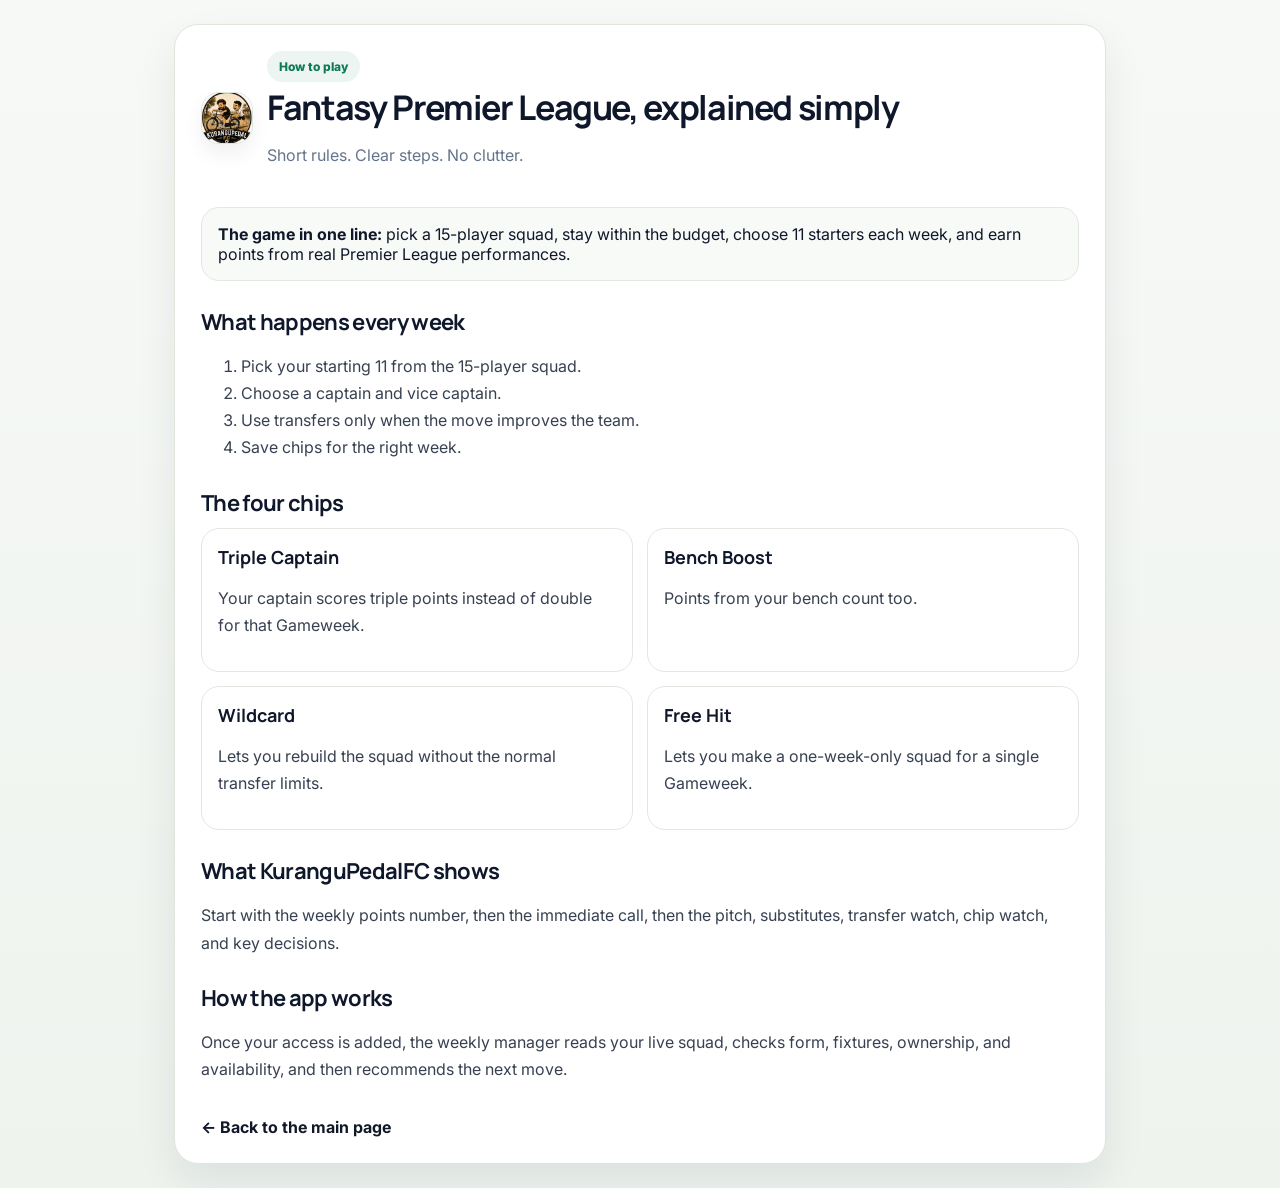
==== commit 353cf9c5: "Update rules.html" ====
--- a/docs/rules.html
+++ b/docs/rules.html
@@ -9,15 +9,27 @@
   <link href="https://fonts.googleapis.com/css2?family=Inter:wght@400;500;600;700;800&family=Manrope:wght@700;800&display=swap" rel="stylesheet">
   <link rel="stylesheet" href="styles.css" />
   <style>
-    body { background: linear-gradient(180deg, #f7f9f6 0%, #eef3ee 100%); }
-    .rules-shell { max-width: 980px; margin: 0 auto; padding: 24px; }
-    .rules-card { padding: 26px; }
+    body {
+      background: linear-gradient(180deg, #f7f9f6 0%, #eef3ee 100%);
+    }
+
+    .rules-shell {
+      max-width: 980px;
+      margin: 0 auto;
+      padding: 24px;
+    }
+
+    .rules-card {
+      padding: 26px;
+    }
+
     .rules-head {
       display: flex;
       align-items: center;
       gap: 14px;
       margin-bottom: 22px;
     }
+
     .rules-logo {
       width: 52px;
       height: 52px;
@@ -28,6 +40,7 @@
       box-shadow: 0 10px 20px rgba(15, 23, 42, 0.06);
       flex: 0 0 auto;
     }
+
     h1 {
       font-family: Manrope, Inter, sans-serif;
       letter-spacing: -0.04em;
@@ -35,6 +48,7 @@
       font-size: 34px;
       line-height: 1.05;
     }
+
     h2 {
       font-family: Manrope, Inter, sans-serif;
       letter-spacing: -0.03em;
@@ -42,12 +56,17 @@
       margin-bottom: 10px;
       font-size: 22px;
     }
+
     p, li {
       color: #374151;
       line-height: 1.7;
       font-size: 16px;
     }
-    .muted { color: #64748b; }
+
+    .muted {
+      color: #64748b;
+    }
+
     .callout {
       background: #f8faf7;
       border: 1px solid #e2e8e0;
@@ -55,6 +74,7 @@
       padding: 16px;
       margin: 16px 0;
     }
+
     .pill {
       display: inline-flex;
       padding: 8px 12px;
@@ -65,16 +85,55 @@
       font-weight: 800;
       margin-bottom: 8px;
     }
-    .grid { display: grid; grid-template-columns: repeat(2, minmax(0,1fr)); gap: 14px; }
-    .mini { border: 1px solid #e2e8e0; border-radius: 18px; padding: 16px; background: #fff; }
-    .mini h3 { margin: 0 0 8px; font-size: 18px; font-family: Manrope, Inter, sans-serif; }
-    .back { display: inline-flex; margin-top: 18px; text-decoration: none; color: #111827; font-weight: 700; }
+
+    .grid {
+      display: grid;
+      grid-template-columns: repeat(2, minmax(0,1fr));
+      gap: 14px;
+    }
+
+    .mini {
+      border: 1px solid #e2e8e0;
+      border-radius: 18px;
+      padding: 16px;
+      background: #fff;
+    }
+
+    .mini h3 {
+      margin: 0 0 8px;
+      font-size: 18px;
+      font-family: Manrope, Inter, sans-serif;
+    }
+
+    .back {
+      display: inline-flex;
+      margin-top: 18px;
+      text-decoration: none;
+      color: #111827;
+      font-weight: 700;
+    }
+
     @media (max-width: 760px) {
-      .rules-shell { padding: 14px; }
-      .rules-card { padding: 18px; }
-      h1 { font-size: 28px; }
-      .grid { grid-template-columns: 1fr; }
-      .rules-head { flex-direction: column; align-items: flex-start; }
+      .rules-shell {
+        padding: 14px;
+      }
+
+      .rules-card {
+        padding: 18px;
+      }
+
+      h1 {
+        font-size: 28px;
+      }
+
+      .grid {
+        grid-template-columns: 1fr;
+      }
+
+      .rules-head {
+        flex-direction: column;
+        align-items: flex-start;
+      }
     }
   </style>
 </head>
@@ -82,16 +141,16 @@
   <div class="rules-shell">
     <div class="panel rules-card">
       <div class="rules-head">
-        <img class="rules-logo" src="./logo.jpg?v=4" alt="KuranguPedalFC logo" />
+        <img class="rules-logo" src="./logo.jpg?v=5" alt="KuranguPedalFC logo" />
         <div>
           <span class="pill">How to play</span>
           <h1>Fantasy Premier League, explained simply</h1>
-          <p class="muted">A simple guide for anyone joining the game for the first time.</p>
+          <p class="muted">Short rules. Clear steps. No clutter.</p>
         </div>
       </div>
 
       <div class="callout">
-        <strong>The game in one line:</strong> pick a 15-player squad, stay within the budget, choose 11 starters each week, and earn points from real Premier League performances. The official rules say the squad must have 15 players, the budget must not exceed £100m, and no more than 3 players can come from the same club.
+        <strong>The game in one line:</strong> pick a 15-player squad, stay within the budget, choose 11 starters each week, and earn points from real Premier League performances.
       </div>
 
       <h2>What happens every week</h2>
@@ -106,27 +165,27 @@
       <div class="grid">
         <div class="mini">
           <h3>Triple Captain</h3>
-          <p>Your captain scores triple points instead of double for that Gameweek. Best used when the captain is the strongest weekly option and the fixture looks friendly.</p>
+          <p>Your captain scores triple points instead of double for that Gameweek.</p>
         </div>
         <div class="mini">
           <h3>Bench Boost</h3>
-          <p>Points from your bench count too. Best when the full 15 are in good shape and the bench can actually return useful points.</p>
+          <p>Points from your bench count too.</p>
         </div>
         <div class="mini">
           <h3>Wildcard</h3>
-          <p>Lets you rebuild the squad without the normal transfer limits. Best when several players need to change at once.</p>
+          <p>Lets you rebuild the squad without the normal transfer limits.</p>
         </div>
         <div class="mini">
           <h3>Free Hit</h3>
-          <p>Lets you make a one-week-only squad for a single Gameweek. Good for awkward fixture swings or weeks when the normal squad breaks down.</p>
+          <p>Lets you make a one-week-only squad for a single Gameweek.</p>
         </div>
       </div>
 
       <h2>What KuranguPedalFC shows</h2>
-      <p>The page starts with the weekly projected points, then the immediate call, then the pitch, substitutes, transfer watch, chip watch, and player notes. The goal is to help you decide fast without clutter.</p>
+      <p>Start with the weekly points number, then the immediate call, then the pitch, substitutes, transfer watch, chip watch, and key decisions.</p>
 
       <h2>How the app works</h2>
-      <p>Once your team access is added, the weekly manager reads your live squad, checks form, minutes, fixtures, ownership, and availability, and then recommends the next move. Until then, the page shows the recommended base squad for the week.</p>
+      <p>Once your access is added, the weekly manager reads your live squad, checks form, fixtures, ownership, and availability, and then recommends the next move.</p>
 
       <a class="back" href="./">← Back to the main page</a>
     </div>
--- a/docs/styles.css
+++ b/docs/styles.css
@@ -1,9 +1,9 @@
 :root {
-  --bg: #f2f5f1;
+  --bg: #f3f6f2;
   --card: #ffffff;
   --card-2: #f8faf7;
-  --line: #e2e8e0;
-  --text: #111827;
+  --line: #dfe6dc;
+  --text: #0f172a;
   --muted: #64748b;
   --accent: #0f7a54;
   --accent-2: #1d4ed8;
@@ -16,18 +16,22 @@
 
 * { box-sizing: border-box; }
 html, body { margin: 0; padding: 0; }
+
 body {
   font-family: Inter, system-ui, -apple-system, BlinkMacSystemFont, "Segoe UI", sans-serif;
   color: var(--text);
   background:
-    radial-gradient(circle at top left, rgba(15, 122, 84, 0.08), transparent 32%),
-    linear-gradient(180deg, #f7f9f6 0%, var(--bg) 100%);
-}
+    radial-gradient(circle at top left, rgba(15, 122, 84, 0.07), transparent 30%),
+    linear-gradient(180deg, #f9fbf8 0%, var(--bg) 100%);
+}
+
+a { color: inherit; }
+.sr-only { position: absolute; width: 1px; height: 1px; padding: 0; margin: -1px; overflow: hidden; clip: rect(0,0,0,0); border: 0; }
 
 .app-shell {
   max-width: 1440px;
   margin: 0 auto;
-  padding: 22px;
+  padding: 20px;
 }
 
 .panel {
@@ -50,14 +54,12 @@
   align-items: center;
   gap: 12px;
   text-decoration: none;
-  color: inherit;
 }
 
 .brand-logo-wrap {
-  width: 58px;
-  height: 58px;
-  border-radius: 18px;
-  padding: 4px;
+  width: 52px;
+  height: 52px;
+  border-radius: 16px;
   overflow: hidden;
   background: #fff;
   border: 1px solid var(--line);
@@ -74,7 +76,7 @@
 
 .brand-name {
   font-family: Manrope, Inter, sans-serif;
-  font-size: 30px;
+  font-size: 28px;
   line-height: 1;
   letter-spacing: -0.04em;
   font-weight: 800;
@@ -146,7 +148,14 @@
 .access-status,
 .call-meta,
 .mini-stat span,
-.hero-label {
+.hero-label,
+.pitch-club,
+.pitch-owned,
+.pitch-price,
+.subs-panel p,
+.notes-panel p,
+.transfer-panel p,
+.chip-panel p {
   color: var(--muted);
 }
 
@@ -194,7 +203,7 @@
 
 .hero-grid {
   display: grid;
-  grid-template-columns: 1.35fr 1.1fr 0.9fr;
+  grid-template-columns: 1.25fr 1.15fr 0.9fr;
   gap: 16px;
   margin-bottom: 16px;
 }
@@ -212,7 +221,7 @@
 
 .hero-points {
   font-family: Manrope, Inter, sans-serif;
-  font-size: 62px;
+  font-size: 64px;
   line-height: 0.95;
   letter-spacing: -0.06em;
   font-weight: 800;
@@ -265,7 +274,7 @@
 
 .content-grid {
   display: grid;
-  grid-template-columns: 1fr 1fr;
+  grid-template-columns: 1.05fr 0.95fr;
   gap: 16px;
 }
 
@@ -275,12 +284,16 @@
 
 .section-head {
   display: flex;
-  align-items: flex-start;
+  align-items: start;
   justify-content: space-between;
   gap: 12px;
   margin-bottom: 14px;
 }
 
+.section-head h2 {
+  font-size: 20px;
+}
+
 .section-head p {
   margin: 6px 0 0;
   font-size: 13px;
@@ -293,7 +306,7 @@
   padding: 8px 12px;
   border-radius: 999px;
   font-size: 12px;
-  font-weight: 800;
+  font-weight: 700;
   border: 1px solid var(--line);
   background: #fafcfa;
 }
@@ -307,14 +320,11 @@
 .pitch {
   position: relative;
   min-height: 720px;
-  border-radius: 22px;
+  border-radius: 24px;
   border: 1px solid #d8e5d8;
   overflow: hidden;
   background:
-    linear-gradient(90deg, rgba(255,255,255,0.16) 0 50%, transparent 50% 100%),
-    linear-gradient(180deg, rgba(255,255,255,0.14) 0 50%, transparent 50% 100%),
-    radial-gradient(circle at center, rgba(255,255,255,0.24), transparent 56%),
-    linear-gradient(180deg, #dff0dd 0%, #cfe3cb 100%);
+    linear-gradient(180deg, #daf0d4 0%, #c9e6c2 100%);
 }
 
 .pitch::before {
@@ -330,8 +340,8 @@
   position: absolute;
   left: 50%;
   top: 50%;
-  width: 176px;
-  height: 176px;
+  width: 180px;
+  height: 180px;
   transform: translate(-50%, -50%);
   border: 2px solid rgba(255,255,255,0.72);
   border-radius: 999px;
@@ -339,85 +349,89 @@
 
 .slot {
   position: absolute;
-  width: 110px;
   transform: translate(-50%, -50%);
+  width: 120px;
+  display: flex;
+  flex-direction: column;
+  align-items: center;
+  gap: 8px;
+}
+
+.pitch-token {
+  position: relative;
+  width: 38px;
+  height: 38px;
+  border-radius: 999px;
+  display: grid;
+  place-items: center;
+  box-shadow: 0 8px 18px rgba(16, 24, 40, 0.12);
+  color: #fff;
+  border: 1px solid rgba(255,255,255,0.62);
+}
+
+.pitch-token.small-token {
+  width: 30px;
+  height: 30px;
+}
+
+.pitch-token-letter {
+  font-size: 14px;
+  font-weight: 800;
+  color: #fff;
+  line-height: 1;
+}
+
+.token-badge {
+  position: absolute;
+  right: -8px;
+  top: -8px;
+  background: #0f766e;
+  color: #fff;
+  font-size: 9px;
+  font-weight: 800;
+  padding: 2px 5px;
+  border-radius: 999px;
+}
+
+.token-badge-vc {
+  background: #2563eb;
+}
+
+.pitch-card,
+.sub-card {
+  width: 100%;
+  background: rgba(255,255,255,0.96);
+  border: 1px solid var(--line);
+  border-radius: 16px;
+  padding: 10px 10px 8px;
   text-align: center;
-}
-
-.shirt-wrap {
-  position: relative;
-  width: 60px;
-  height: 66px;
-  margin: 0 auto 8px;
-}
-
-.shirt-svg {
-  width: 100%;
-  height: 100%;
-  display: block;
-  filter: drop-shadow(0 10px 16px rgba(15, 23, 42, 0.16));
-}
-
-.badge {
-  position: absolute;
-  right: -4px;
-  top: 2px;
-  width: 22px;
-  height: 22px;
-  border-radius: 999px;
-  display: grid;
-  place-items: center;
-  color: white;
-  font-size: 10px;
-  font-weight: 800;
-  border: 2px solid rgba(255,255,255,0.7);
-}
-
-.badge-c { background: var(--accent); }
-.badge-vc { background: var(--accent-2); }
-
-.pitch-card {
-  display: inline-block;
-  min-width: 96px;
-  padding: 9px 10px 8px;
-  border-radius: 14px;
-  border: 1px solid var(--line);
-  background: rgba(255,255,255,0.95);
-  box-shadow: 0 10px 20px rgba(15,23,42,0.05);
+  box-shadow: 0 10px 24px rgba(15, 23, 42, 0.06);
 }
 
 .pitch-name {
+  font-size: 15px;
+  font-weight: 800;
+  line-height: 1.1;
+  color: var(--text);
+}
+
+.pitch-club {
+  margin-top: 4px;
+  font-size: 12px;
+}
+
+.pitch-price {
+  margin-top: 6px;
   font-size: 14px;
   font-weight: 800;
-  line-height: 1.15;
-}
-
-.pitch-subline {
+  color: var(--accent);
+}
+
+.pitch-owned {
   margin-top: 4px;
-  color: var(--muted);
-  font-size: 12px;
-  line-height: 1.35;
-}
-
-.pitch-points {
-  margin-top: 6px;
+  font-size: 11px;
+  font-weight: 700;
   color: var(--accent);
-  font-size: 13px;
-  font-weight: 800;
-}
-
-.owned-pill,
-.stat-pill {
-  display: inline-flex;
-  align-items: center;
-  padding: 5px 8px;
-  border-radius: 999px;
-  background: rgba(15, 122, 84, 0.08);
-  color: var(--accent);
-  font-size: 11px;
-  font-weight: 800;
-  margin-top: 7px;
-  margin-right: 6px;
 }
 
 .subs-row {
@@ -427,16 +441,22 @@
 }
 
 .sub-card {
-  padding: 14px;
-  border-radius: 18px;
-  border: 1px solid var(--line);
-  background: var(--card-2);
-  text-align: center;
-}
-
-.sub-card .pitch-card { display: none; }
-.sub-card .shirt-wrap { width: 52px; height: 58px; }
-.sub-card .pitch-name { margin-top: 2px; }
+  display: grid;
+  place-items: center;
+  gap: 2px;
+  padding: 14px 12px;
+}
+
+.sub-token {
+  width: 36px;
+  height: 36px;
+  border-radius: 999px;
+  display: grid;
+  place-items: center;
+  color: #fff;
+  font-weight: 800;
+  box-shadow: 0 8px 18px rgba(16, 24, 40, 0.12);
+}
 
 .transfer-list {
   display: grid;
@@ -473,7 +493,7 @@
   margin-top: 4px;
   color: var(--muted);
   font-size: 12px;
-  line-height: 1.45;
+  line-height: 1.4;
 }
 
 .transfer-arrow {
@@ -527,7 +547,7 @@
   margin-top: 8px;
   color: var(--muted);
   font-size: 12px;
-  line-height: 1.55;
+  line-height: 1.45;
 }
 
 .chip-ready { border-color: rgba(21,128,61,0.18); }
@@ -577,7 +597,7 @@
   margin-top: 8px;
   color: var(--text);
   font-size: 13px;
-  line-height: 1.65;
+  line-height: 1.5;
 }
 
 .focus-card .meta {
@@ -616,149 +636,118 @@
 
 .pint-btn {
   gap: 8px;
-  padding: 11px 14px;
+  padding: 12px 16px;
+  color: #fff;
+  background: linear-gradient(135deg, #0f7a54 0%, #0c5d41 100%);
   border: 1px solid rgba(15,122,84,.18);
-  background: linear-gradient(135deg, #0f7a54 0%, #0c5d41 100%);
-  color: #fff;
-  box-shadow: 0 12px 24px rgba(15, 122, 84, 0.18);
+  box-shadow: 0 12px 24px rgba(15, 122, 84, 0.16);
 }
 
 .beer-icon { font-size: 15px; }
-
-.sr-only {
-  position: absolute !important;
-  width: 1px;
-  height: 1px;
-  padding: 0;
-  margin: -1px;
-  overflow: hidden;
-  clip: rect(0, 0, 0, 0);
-  white-space: nowrap;
-  border: 0;
-}
 
 @media (max-width: 1100px) {
   .hero-grid,
-  .content-grid,
-  .access-card {
+  .content-grid {
     grid-template-columns: 1fr;
   }
-
-  .pitch-panel { grid-column: auto; }
+  .pitch-panel {
+    grid-column: auto;
+  }
 }
 
 @media (max-width: 760px) {
-  .app-shell { padding: 14px; }
+  .app-shell {
+    padding: 14px;
+  }
 
   .topbar {
+    flex-direction: column;
     align-items: flex-start;
+  }
+
+  .access-card,
+  .footer-card {
+    grid-template-columns: 1fr;
     flex-direction: column;
-  }
-
-  .brand-name { font-size: 26px; }
-  .brand-logo-wrap { width: 52px; height: 52px; }
+    align-items: stretch;
+  }
 
   .access-controls {
     grid-template-columns: 1fr;
   }
 
-  .hero-points { font-size: 50px; }
-
   .hero-panel, .call-panel, .stats-panel,
-  .pitch-panel, .subs-panel, .transfer-panel, .chip-panel, .notes-panel,
-  .access-card {
+  .pitch-panel, .subs-panel, .transfer-panel, .chip-panel, .notes-panel {
     padding: 16px;
   }
 
-  .pitch { min-height: 420px; }
-  .slot { width: 64px; }
-
-  .button-token,
-  .button-token.small-token {
-    width: 34px;
-    height: 34px;
-    border-radius: 12px;
-  }
-
-  .button-token-letter {
-    font-size: 13px;
-  }
-
-  .button-badge {
-    width: 16px;
-    height: 16px;
-    font-size: 8px;
-    right: -4px;
-    top: -4px;
-  }
-
-  .mobile-chip {
-    margin-top: 4px;
-    padding: 4px 6px;
-    border-radius: 10px;
-    background: rgba(255,255,255,0.92);
+  .hero-points {
+    font-size: 54px;
+  }
+
+  .call-text {
+    font-size: 19px;
+  }
+
+  .pitch {
+    min-height: 520px;
+  }
+
+  .slot {
+    width: 86px;
+    gap: 6px;
+  }
+
+  .pitch-token,
+  .sub-token {
+    width: 30px;
+    height: 30px;
+  }
+
+  .pitch-token-letter {
+    font-size: 12px;
+  }
+
+  .pitch-card,
+  .sub-card {
+    padding: 8px 8px 6px;
+    border-radius: 14px;
+  }
+
+  .pitch-name {
+    font-size: 12px;
+  }
+
+  .pitch-club {
     font-size: 10px;
-    line-height: 1.2;
-    font-weight: 700;
-  }
-
-  .pitch-card {
-    min-width: 84px;
-    padding: 8px;
-  }
-
-  .pitch-name { font-size: 13px; }
-  .pitch-subline { display: none; }
-  .pitch-points { font-size: 12px; }
-
-  .subs-row { grid-template-columns: repeat(2, minmax(0, 1fr)); }
+  }
+
+  .pitch-price {
+    font-size: 11px;
+  }
+
+  .pitch-owned {
+    font-size: 10px;
+  }
+
+  .subs-row {
+    grid-template-columns: repeat(2, minmax(0, 1fr));
+  }
 
   .transfer-card {
     grid-template-columns: 1fr;
     gap: 8px;
   }
 
-  .transfer-arrow { transform: rotate(90deg); }
-  .chip-grid { grid-template-columns: 1fr 1fr; }
-  .footer-card { flex-direction: column; align-items: stretch; }
-}
-
-.button-token {
-  position: relative;
-  width: 58px;
-  height: 58px;
-  margin: 0 auto 8px;
-  border-radius: 18px;
-  display: grid;
-  place-items: center;
-  box-shadow: 0 10px 16px rgba(15, 23, 42, 0.16);
-  border: 1px solid rgba(255,255,255,0.65);
-}
-
-.button-token-letter {
-  color: #fff;
-  font-weight: 900;
-  font-size: 18px;
-  letter-spacing: -0.04em;
-  text-shadow: 0 1px 2px rgba(0,0,0,0.25);
-}
-
-.button-badge {
-  position: absolute;
-  right: -5px;
-  top: -5px;
-  width: 22px;
-  height: 22px;
-  border-radius: 999px;
-  display: grid;
-  place-items: center;
-  color: white;
-  font-size: 9px;
-  font-weight: 900;
-  border: 2px solid rgba(255,255,255,0.8);
-}
-
-.button-c { background: var(--accent); }
-.button-vc { background: var(--accent-2); }
-
-.sub-pill { text-align: center; }
+  .transfer-arrow {
+    transform: rotate(90deg);
+  }
+
+  .chip-grid {
+    grid-template-columns: 1fr 1fr;
+  }
+
+  .footer-card {
+    align-items: stretch;
+  }
+}
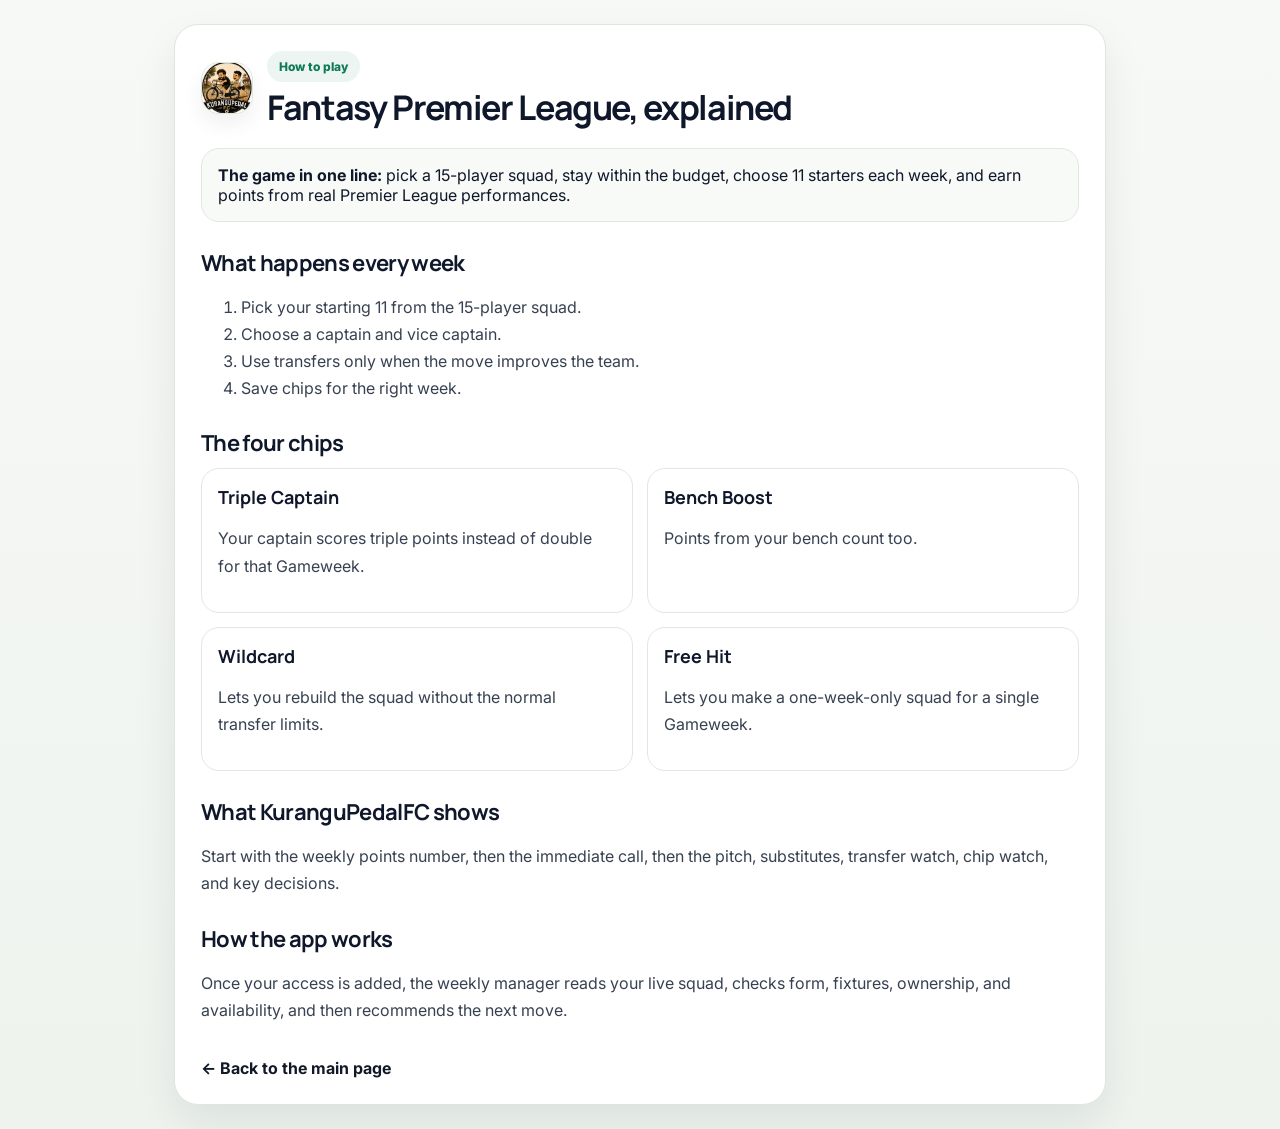
==== commit 19659f4e: "Modify heading in Fantasy Premier League section Updated heading in rules section for clarity." ====
--- a/docs/rules.html
+++ b/docs/rules.html
@@ -144,8 +144,8 @@
         <img class="rules-logo" src="./logo.jpg?v=5" alt="KuranguPedalFC logo" />
         <div>
           <span class="pill">How to play</span>
-          <h1>Fantasy Premier League, explained simply</h1>
-          <p class="muted">Short rules. Clear steps. No clutter.</p>
+          <h1>Fantasy Premier League, explained </h1>
+          
         </div>
       </div>
 
--- a/docs/styles.css
+++ b/docs/styles.css
@@ -1,3 +1,4 @@
+/* Clean frontend CSS for KuranguPedalFC */
 :root {
   --bg: #f3f6f2;
   --card: #ffffff;
@@ -28,528 +29,92 @@
 a { color: inherit; }
 .sr-only { position: absolute; width: 1px; height: 1px; padding: 0; margin: -1px; overflow: hidden; clip: rect(0,0,0,0); border: 0; }
 
-.app-shell {
-  max-width: 1440px;
-  margin: 0 auto;
-  padding: 20px;
-}
+.app-shell { max-width: 1440px; margin: 0 auto; padding: 20px; }
+.panel { background: var(--card); border: 1px solid var(--line); border-radius: var(--radius); box-shadow: var(--shadow); }
 
-.panel {
-  background: var(--card);
-  border: 1px solid var(--line);
-  border-radius: var(--radius);
-  box-shadow: var(--shadow);
-}
+.topbar { display: flex; align-items: center; justify-content: space-between; gap: 16px; margin-bottom: 16px; }
+.brand { display: flex; align-items: center; gap: 12px; text-decoration: none; }
+.brand-logo-wrap { width: 52px; height: 52px; border-radius: 16px; overflow: hidden; background: #fff; border: 1px solid var(--line); box-shadow: 0 10px 20px rgba(15, 23, 42, 0.06); flex: 0 0 auto; }
+.brand-logo { width: 100%; height: 100%; object-fit: contain; display: block; }
+.brand-name { font-family: Manrope, Inter, sans-serif; font-size: 28px; line-height: 1; letter-spacing: -0.04em; font-weight: 800; }
+.brand-sub { margin-top: 4px; color: var(--muted); font-size: 13px; }
 
-.topbar {
-  display: flex;
-  align-items: center;
-  justify-content: space-between;
-  gap: 16px;
-  margin-bottom: 16px;
-}
+.ghost-link, .primary-btn, .pint-btn { text-decoration: none; border-radius: 999px; font-weight: 800; display: inline-flex; align-items: center; justify-content: center; }
+.ghost-link { color: var(--text); font-size: 13px; padding: 10px 14px; border: 1px solid var(--line); background: rgba(255,255,255,0.82); }
 
-.brand {
-  display: flex;
-  align-items: center;
-  gap: 12px;
-  text-decoration: none;
-}
+.access-card { padding: 18px 20px; display: grid; grid-template-columns: 1.6fr 1fr; gap: 16px; align-items: center; margin-bottom: 16px; }
+.section-kicker { display: inline-flex; align-items: center; padding: 7px 11px; border-radius: 999px; background: rgba(15, 122, 84, 0.08); color: var(--accent); font-size: 12px; font-weight: 800; margin-bottom: 10px; }
 
-.brand-logo-wrap {
-  width: 52px;
-  height: 52px;
-  border-radius: 16px;
-  overflow: hidden;
-  background: #fff;
-  border: 1px solid var(--line);
-  box-shadow: 0 10px 20px rgba(15, 23, 42, 0.06);
-  flex: 0 0 auto;
-}
+.access-copy h2, .section-head h2, .footer-title, .section-title { font-family: Manrope, Inter, sans-serif; letter-spacing: -0.03em; font-weight: 800; }
+.access-copy h2 { margin: 0; font-size: 22px; }
+.access-copy p, .section-head p, .footer-text, .access-status, .call-meta, .mini-stat span, .hero-label, .pitch-club, .pitch-owned, .pitch-price, .subs-panel p, .notes-panel p, .transfer-panel p, .chip-panel p { color: var(--muted); }
+.access-copy p { margin: 8px 0 0; line-height: 1.55; }
 
-.brand-logo {
-  width: 100%;
-  height: 100%;
-  object-fit: contain;
-  display: block;
-}
+.access-controls { display: grid; grid-template-columns: 1fr auto; gap: 10px; align-items: center; }
+.team-input { width: 100%; padding: 13px 14px; border-radius: 16px; border: 1px solid var(--line); background: #fff; font: inherit; font-size: 15px; outline: none; }
+.team-input:focus { border-color: rgba(15, 122, 84, 0.35); box-shadow: 0 0 0 4px rgba(15, 122, 84, 0.08); }
+.primary-btn { padding: 13px 16px; border: 1px solid rgba(15, 122, 84, 0.18); background: linear-gradient(135deg, #0f7a54 0%, #0c5d41 100%); color: #fff; cursor: pointer; white-space: nowrap; }
+.access-status { grid-column: 1 / -1; font-size: 13px; }
 
-.brand-name {
-  font-family: Manrope, Inter, sans-serif;
-  font-size: 28px;
-  line-height: 1;
-  letter-spacing: -0.04em;
-  font-weight: 800;
-}
+.hero-grid { display: grid; grid-template-columns: 1.25fr 1.15fr 0.9fr; gap: 16px; margin-bottom: 16px; }
+.hero-panel, .call-panel, .stats-panel, .pitch-panel, .subs-panel, .transfer-panel, .chip-panel, .notes-panel { padding: 20px; }
+.hero-label { font-size: 13px; font-weight: 700; margin-bottom: 10px; }
+.hero-points { font-family: Manrope, Inter, sans-serif; font-size: 64px; line-height: 0.95; letter-spacing: -0.06em; font-weight: 800; color: var(--text); }
+.section-title, .section-head h2 { margin: 0; font-size: 20px; }
+.call-text { margin-top: 16px; font-size: 22px; line-height: 1.35; font-weight: 800; letter-spacing: -0.03em; }
+.call-meta { margin-top: 12px; font-size: 13px; line-height: 1.45; }
 
-.brand-sub {
-  margin-top: 4px;
-  color: var(--muted);
-  font-size: 13px;
-}
+.stats-panel { display: grid; gap: 12px; align-content: center; }
+.mini-stat { padding: 14px 16px; background: var(--card-2); border: 1px solid var(--line); border-radius: 18px; }
+.mini-stat span { display: block; font-size: 12px; margin-bottom: 6px; }
+.mini-stat strong { font-size: 20px; letter-spacing: -0.03em; }
 
-.ghost-link,
-.primary-btn,
-.pint-btn {
-  text-decoration: none;
-  border-radius: 999px;
-  font-weight: 800;
-  display: inline-flex;
-  align-items: center;
-  justify-content: center;
-}
+.content-grid { display: grid; grid-template-columns: 1.05fr 0.95fr; gap: 16px; }
+.pitch-panel { grid-column: 1 / -1; }
+.section-head { display: flex; align-items: start; justify-content: space-between; gap: 12px; margin-bottom: 14px; }
+.section-head h2 { font-size: 20px; }
+.section-head p { margin: 6px 0 0; font-size: 13px; line-height: 1.45; }
 
-.ghost-link {
-  color: var(--text);
-  font-size: 13px;
-  padding: 10px 14px;
-  border: 1px solid var(--line);
-  background: rgba(255,255,255,0.82);
-}
+.chip { display: inline-flex; align-items: center; padding: 8px 12px; border-radius: 999px; font-size: 12px; font-weight: 700; border: 1px solid var(--line); background: #fafcfa; }
+.chip.soft { color: var(--accent); background: rgba(15, 122, 84, 0.08); border-color: rgba(15, 122, 84, 0.16); }
 
-.access-card {
-  padding: 18px 20px;
-  display: grid;
-  grid-template-columns: 1.6fr 1fr;
-  gap: 16px;
-  align-items: center;
-  margin-bottom: 16px;
-}
+.pitch { position: relative; min-height: 720px; border-radius: 24px; border: 1px solid #d8e5d8; overflow: hidden; background: linear-gradient(180deg, #daf0d4 0%, #c9e6c2 100%); }
+.pitch::before { content: ""; position: absolute; inset: 16px; border: 2px solid rgba(255,255,255,0.7); border-radius: 18px; }
+.pitch::after { content: ""; position: absolute; left: 50%; top: 50%; width: 180px; height: 180px; transform: translate(-50%, -50%); border: 2px solid rgba(255,255,255,0.72); border-radius: 999px; }
 
-.section-kicker {
-  display: inline-flex;
-  align-items: center;
-  padding: 7px 11px;
-  border-radius: 999px;
-  background: rgba(15, 122, 84, 0.08);
-  color: var(--accent);
-  font-size: 12px;
-  font-weight: 800;
-  margin-bottom: 10px;
-}
+.slot { position: absolute; transform: translate(-50%, -50%); width: 120px; display: flex; flex-direction: column; align-items: center; gap: 8px; }
+.pitch-token { position: relative; width: 38px; height: 38px; border-radius: 999px; display: grid; place-items: center; box-shadow: 0 8px 18px rgba(16, 24, 40, 0.12); color: #fff; border: 1px solid rgba(255,255,255,0.62); }
+.pitch-token.small-token { width: 30px; height: 30px; }
+.pitch-token.light-token .pitch-token-letter { color: #111827; }
+.pitch-token.light-token { border: 1px solid rgba(17, 24, 39, 0.18); }
+.pitch-token-letter { font-size: 14px; font-weight: 800; color: #fff; line-height: 1; }
+.token-badge { position: absolute; right: -8px; top: -8px; background: #0f766e; color: #fff; font-size: 9px; font-weight: 800; padding: 2px 5px; border-radius: 999px; }
+.token-badge-vc { background: #2563eb; }
 
-.access-copy h2,
-.section-head h2,
-.footer-title,
-.section-title {
-  font-family: Manrope, Inter, sans-serif;
-  letter-spacing: -0.03em;
-  font-weight: 800;
-}
+.pitch-card, .sub-card { width: 100%; background: rgba(255,255,255,0.96); border: 1px solid var(--line); border-radius: 16px; padding: 10px 10px 8px; text-align: center; box-shadow: 0 10px 24px rgba(15, 23, 42, 0.06); }
+.pitch-name { font-size: 15px; font-weight: 800; line-height: 1.1; color: var(--text); }
+.pitch-club { margin-top: 4px; font-size: 12px; }
+.pitch-meta { margin-top: 4px; font-size: 11px; font-weight: 700; color: var(--accent); line-height: 1.15; }
+.pitch-price { margin-top: 6px; font-size: 14px; font-weight: 800; color: var(--accent); }
+.pitch-owned { margin-top: 4px; font-size: 11px; font-weight: 700; color: var(--accent); }
 
-.access-copy h2 {
-  margin: 0;
-  font-size: 22px;
-}
+.subs-row { display: grid; grid-template-columns: repeat(4, minmax(0, 1fr)); gap: 12px; }
+.sub-card { display: grid; place-items: center; gap: 2px; padding: 14px 12px; }
+.sub-token { width: 36px; height: 36px; border-radius: 999px; display: grid; place-items: center; color: #fff; font-weight: 800; box-shadow: 0 8px 18px rgba(16, 24, 40, 0.12); }
 
-.access-copy p,
-.section-head p,
-.footer-text,
-.access-status,
-.call-meta,
-.mini-stat span,
-.hero-label,
-.pitch-club,
-.pitch-owned,
-.pitch-price,
-.subs-panel p,
-.notes-panel p,
-.transfer-panel p,
-.chip-panel p {
-  color: var(--muted);
-}
+.transfer-list { display: grid; gap: 12px; }
+.transfer-card { display: grid; grid-template-columns: 1fr auto 1fr; gap: 14px; align-items: center; padding: 14px; border-radius: 18px; border: 1px solid var(--line); background: var(--card-2); }
+.transfer-side .label { font-size: 11px; font-weight: 800; color: var(--muted); letter-spacing: 0.12em; text-transform: uppercase; }
+.transfer-side .name { margin-top: 4px; font-size: 18px; font-weight: 800; letter-spacing: -0.03em; }
+.transfer-side .meta { margin-top: 4px; color: var(--muted); font-size: 12px; line-height: 1.4; }
+.transfer-arrow { font-size: 22px; color: var(--accent); font-weight: 900; text-align: center; }
+.transfer-gain { margin-top: 8px; display: inline-flex; align-items: center; padding: 7px 10px; border-radius: 999px; background: rgba(15, 122, 84, 0.1); color: var(--accent); font-size: 12px; font-weight: 800; }
 
-.access-copy p {
-  margin: 8px 0 0;
-  line-height: 1.55;
-}
-
-.access-controls {
-  display: grid;
-  grid-template-columns: 1fr auto;
-  gap: 10px;
-  align-items: center;
-}
-
-.team-input {
-  width: 100%;
-  padding: 13px 14px;
-  border-radius: 16px;
-  border: 1px solid var(--line);
-  background: #fff;
-  font: inherit;
-  font-size: 15px;
-  outline: none;
-}
-
-.team-input:focus {
-  border-color: rgba(15, 122, 84, 0.35);
-  box-shadow: 0 0 0 4px rgba(15, 122, 84, 0.08);
-}
-
-.primary-btn {
-  padding: 13px 16px;
-  border: 1px solid rgba(15, 122, 84, 0.18);
-  background: linear-gradient(135deg, #0f7a54 0%, #0c5d41 100%);
-  color: #fff;
-  cursor: pointer;
-  white-space: nowrap;
-}
-
-.access-status {
-  grid-column: 1 / -1;
-  font-size: 13px;
-}
-
-.hero-grid {
-  display: grid;
-  grid-template-columns: 1.25fr 1.15fr 0.9fr;
-  gap: 16px;
-  margin-bottom: 16px;
-}
-
-.hero-panel, .call-panel, .stats-panel,
-.pitch-panel, .subs-panel, .transfer-panel, .chip-panel, .notes-panel {
-  padding: 20px;
-}
-
-.hero-label {
-  font-size: 13px;
-  font-weight: 700;
-  margin-bottom: 10px;
-}
-
-.hero-points {
-  font-family: Manrope, Inter, sans-serif;
-  font-size: 64px;
-  line-height: 0.95;
-  letter-spacing: -0.06em;
-  font-weight: 800;
-  color: var(--text);
-}
-
-.section-title,
-.section-head h2 {
-  margin: 0;
-  font-size: 20px;
-}
-
-.call-text {
-  margin-top: 16px;
-  font-size: 22px;
-  line-height: 1.35;
-  font-weight: 800;
-  letter-spacing: -0.03em;
-}
-
-.call-meta {
-  margin-top: 12px;
-  font-size: 13px;
-  line-height: 1.45;
-}
-
-.stats-panel {
-  display: grid;
-  gap: 12px;
-  align-content: center;
-}
-
-.mini-stat {
-  padding: 14px 16px;
-  background: var(--card-2);
-  border: 1px solid var(--line);
-  border-radius: 18px;
-}
-
-.mini-stat span {
-  display: block;
-  font-size: 12px;
-  margin-bottom: 6px;
-}
-
-.mini-stat strong {
-  font-size: 20px;
-  letter-spacing: -0.03em;
-}
-
-.content-grid {
-  display: grid;
-  grid-template-columns: 1.05fr 0.95fr;
-  gap: 16px;
-}
-
-.pitch-panel {
-  grid-column: 1 / -1;
-}
-
-.section-head {
-  display: flex;
-  align-items: start;
-  justify-content: space-between;
-  gap: 12px;
-  margin-bottom: 14px;
-}
-
-.section-head h2 {
-  font-size: 20px;
-}
-
-.section-head p {
-  margin: 6px 0 0;
-  font-size: 13px;
-  line-height: 1.45;
-}
-
-.chip {
-  display: inline-flex;
-  align-items: center;
-  padding: 8px 12px;
-  border-radius: 999px;
-  font-size: 12px;
-  font-weight: 700;
-  border: 1px solid var(--line);
-  background: #fafcfa;
-}
-
-.chip.soft {
-  color: var(--accent);
-  background: rgba(15, 122, 84, 0.08);
-  border-color: rgba(15, 122, 84, 0.16);
-}
-
-.pitch {
-  position: relative;
-  min-height: 720px;
-  border-radius: 24px;
-  border: 1px solid #d8e5d8;
-  overflow: hidden;
-  background:
-    linear-gradient(180deg, #daf0d4 0%, #c9e6c2 100%);
-}
-
-.pitch::before {
-  content: "";
-  position: absolute;
-  inset: 16px;
-  border: 2px solid rgba(255,255,255,0.7);
-  border-radius: 18px;
-}
-
-.pitch::after {
-  content: "";
-  position: absolute;
-  left: 50%;
-  top: 50%;
-  width: 180px;
-  height: 180px;
-  transform: translate(-50%, -50%);
-  border: 2px solid rgba(255,255,255,0.72);
-  border-radius: 999px;
-}
-
-.slot {
-  position: absolute;
-  transform: translate(-50%, -50%);
-  width: 120px;
-  display: flex;
-  flex-direction: column;
-  align-items: center;
-  gap: 8px;
-}
-
-.pitch-token {
-  position: relative;
-  width: 38px;
-  height: 38px;
-  border-radius: 999px;
-  display: grid;
-  place-items: center;
-  box-shadow: 0 8px 18px rgba(16, 24, 40, 0.12);
-  color: #fff;
-  border: 1px solid rgba(255,255,255,0.62);
-}
-
-.pitch-token.small-token {
-  width: 30px;
-  height: 30px;
-}
-
-.pitch-token-letter {
-  font-size: 14px;
-  font-weight: 800;
-  color: #fff;
-  line-height: 1;
-}
-
-.token-badge {
-  position: absolute;
-  right: -8px;
-  top: -8px;
-  background: #0f766e;
-  color: #fff;
-  font-size: 9px;
-  font-weight: 800;
-  padding: 2px 5px;
-  border-radius: 999px;
-}
-
-.token-badge-vc {
-  background: #2563eb;
-}
-
-.pitch-card,
-.sub-card {
-  width: 100%;
-  background: rgba(255,255,255,0.96);
-  border: 1px solid var(--line);
-  border-radius: 16px;
-  padding: 10px 10px 8px;
-  text-align: center;
-  box-shadow: 0 10px 24px rgba(15, 23, 42, 0.06);
-}
-
-.pitch-name {
-  font-size: 15px;
-  font-weight: 800;
-  line-height: 1.1;
-  color: var(--text);
-}
-
-.pitch-club {
-  margin-top: 4px;
-  font-size: 12px;
-}
-
-.pitch-price {
-  margin-top: 6px;
-  font-size: 14px;
-  font-weight: 800;
-  color: var(--accent);
-}
-
-.pitch-owned {
-  margin-top: 4px;
-  font-size: 11px;
-  font-weight: 700;
-  color: var(--accent);
-}
-
-.subs-row {
-  display: grid;
-  grid-template-columns: repeat(4, minmax(0, 1fr));
-  gap: 12px;
-}
-
-.sub-card {
-  display: grid;
-  place-items: center;
-  gap: 2px;
-  padding: 14px 12px;
-}
-
-.sub-token {
-  width: 36px;
-  height: 36px;
-  border-radius: 999px;
-  display: grid;
-  place-items: center;
-  color: #fff;
-  font-weight: 800;
-  box-shadow: 0 8px 18px rgba(16, 24, 40, 0.12);
-}
-
-.transfer-list {
-  display: grid;
-  gap: 12px;
-}
-
-.transfer-card {
-  display: grid;
-  grid-template-columns: 1fr auto 1fr;
-  gap: 14px;
-  align-items: center;
-  padding: 14px;
-  border-radius: 18px;
-  border: 1px solid var(--line);
-  background: var(--card-2);
-}
-
-.transfer-side .label {
-  font-size: 11px;
-  font-weight: 800;
-  color: var(--muted);
-  letter-spacing: 0.12em;
-  text-transform: uppercase;
-}
-
-.transfer-side .name {
-  margin-top: 4px;
-  font-size: 18px;
-  font-weight: 800;
-  letter-spacing: -0.03em;
-}
-
-.transfer-side .meta {
-  margin-top: 4px;
-  color: var(--muted);
-  font-size: 12px;
-  line-height: 1.4;
-}
-
-.transfer-arrow {
-  font-size: 22px;
-  color: var(--accent);
-  font-weight: 900;
-  text-align: center;
-}
-
-.transfer-gain {
-  margin-top: 8px;
-  display: inline-flex;
-  align-items: center;
-  padding: 7px 10px;
-  border-radius: 999px;
-  background: rgba(15, 122, 84, 0.1);
-  color: var(--accent);
-  font-size: 12px;
-  font-weight: 800;
-}
-
-.chip-grid {
-  display: grid;
-  grid-template-columns: repeat(2, minmax(0, 1fr));
-  gap: 10px;
-}
-
-.chip-item {
-  padding: 14px;
-  border-radius: 18px;
-  border: 1px solid var(--line);
-  background: var(--card-2);
-}
-
-.chip-item .chip-name {
-  font-size: 12px;
-  font-weight: 800;
-  letter-spacing: 0.12em;
-  text-transform: uppercase;
-  color: var(--muted);
-}
-
-.chip-item .chip-status {
-  margin-top: 6px;
-  font-size: 18px;
-  font-weight: 800;
-  letter-spacing: -0.03em;
-}
-
-.chip-item .chip-reason {
-  margin-top: 8px;
-  color: var(--muted);
-  font-size: 12px;
-  line-height: 1.45;
-}
-
+.chip-grid { display: grid; grid-template-columns: repeat(2, minmax(0, 1fr)); gap: 10px; }
+.chip-item { padding: 14px; border-radius: 18px; border: 1px solid var(--line); background: var(--card-2); }
+.chip-item .chip-name { font-size: 12px; font-weight: 800; letter-spacing: 0.12em; text-transform: uppercase; color: var(--muted); }
+.chip-item .chip-status { margin-top: 6px; font-size: 18px; font-weight: 800; letter-spacing: -0.03em; }
+.chip-item .chip-reason { margin-top: 8px; color: var(--muted); font-size: 12px; line-height: 1.45; }
 .chip-ready { border-color: rgba(21,128,61,0.18); }
 .chip-ready .chip-status { color: var(--good); }
 .chip-watch { border-color: rgba(180,83,9,0.18); }
@@ -557,197 +122,56 @@
 .chip-no { border-color: rgba(185,28,28,0.18); }
 .chip-no .chip-status { color: var(--bad); }
 
-.focus-grid {
-  display: grid;
-  gap: 12px;
-}
+.focus-grid { display: grid; gap: 12px; }
+.focus-card { padding: 14px; border-radius: 18px; border: 1px solid var(--line); background: var(--card-2); }
+.focus-card .topline { display: flex; align-items: center; justify-content: space-between; gap: 12px; }
+.focus-card .name { font-size: 18px; font-weight: 800; letter-spacing: -0.03em; }
+.focus-card .role { display: inline-flex; align-items: center; padding: 6px 9px; border-radius: 999px; background: rgba(15, 122, 84, 0.1); color: var(--accent); font-size: 12px; font-weight: 800; }
+.focus-card .summary { margin-top: 8px; color: var(--text); font-size: 13px; line-height: 1.5; }
+.focus-card .meta { margin-top: 8px; color: var(--muted); font-size: 12px; }
 
-.focus-card {
-  padding: 14px;
-  border-radius: 18px;
-  border: 1px solid var(--line);
-  background: var(--card-2);
-}
+.empty-state { padding: 16px; border-radius: 18px; border: 1px dashed var(--line); color: var(--muted); background: rgba(255,255,255,0.55); font-size: 13px; }
 
-.focus-card .topline {
-  display: flex;
-  align-items: center;
-  justify-content: space-between;
-  gap: 12px;
-}
-
-.focus-card .name {
-  font-size: 18px;
-  font-weight: 800;
-  letter-spacing: -0.03em;
-}
-
-.focus-card .role {
-  display: inline-flex;
-  align-items: center;
-  padding: 6px 9px;
-  border-radius: 999px;
-  background: rgba(15, 122, 84, 0.1);
-  color: var(--accent);
-  font-size: 12px;
-  font-weight: 800;
-}
-
-.focus-card .summary {
-  margin-top: 8px;
-  color: var(--text);
-  font-size: 13px;
-  line-height: 1.5;
-}
-
-.focus-card .meta {
-  margin-top: 8px;
-  color: var(--muted);
-  font-size: 12px;
-}
-
-.empty-state {
-  padding: 16px;
-  border-radius: 18px;
-  border: 1px dashed var(--line);
-  color: var(--muted);
-  background: rgba(255,255,255,0.55);
-  font-size: 13px;
-}
-
-.footer-card {
-  margin-top: 16px;
-  padding: 18px 20px;
-  display: flex;
-  align-items: center;
-  justify-content: space-between;
-  gap: 16px;
-}
-
-.footer-title {
-  font-size: 18px;
-}
-
-.footer-text {
-  margin-top: 4px;
-  font-size: 13px;
-  line-height: 1.45;
-}
-
-.pint-btn {
-  gap: 8px;
-  padding: 12px 16px;
-  color: #fff;
-  background: linear-gradient(135deg, #0f7a54 0%, #0c5d41 100%);
-  border: 1px solid rgba(15,122,84,.18);
-  box-shadow: 0 12px 24px rgba(15, 122, 84, 0.16);
-}
-
+.footer-card { margin-top: 16px; padding: 18px 20px; display: flex; align-items: center; justify-content: space-between; gap: 16px; }
+.footer-title { font-size: 18px; }
+.footer-text { margin-top: 4px; font-size: 13px; line-height: 1.45; }
+.pint-btn { gap: 8px; padding: 12px 16px; color: #fff; background: linear-gradient(135deg, #0f7a54 0%, #0c5d41 100%); border: 1px solid rgba(15,122,84,.18); box-shadow: 0 12px 24px rgba(15, 122, 84, 0.16); }
 .beer-icon { font-size: 15px; }
 
 @media (max-width: 1100px) {
-  .hero-grid,
-  .content-grid {
-    grid-template-columns: 1fr;
-  }
-  .pitch-panel {
-    grid-column: auto;
-  }
+  .hero-grid, .content-grid { grid-template-columns: 1fr; }
+  .pitch-panel { grid-column: auto; }
 }
 
 @media (max-width: 760px) {
-  .app-shell {
-    padding: 14px;
-  }
+  .app-shell { padding: 14px; }
+  .topbar { flex-direction: column; align-items: flex-start; }
+  .access-card, .footer-card { grid-template-columns: 1fr; flex-direction: column; align-items: stretch; }
+  .access-controls { grid-template-columns: 1fr; }
+  .hero-panel, .call-panel, .stats-panel, .pitch-panel, .subs-panel, .transfer-panel, .chip-panel, .notes-panel { padding: 16px; }
+  .hero-points { font-size: 54px; }
+  .call-text { font-size: 19px; }
+  .pitch { min-height: 560px; }
 
-  .topbar {
-    flex-direction: column;
-    align-items: flex-start;
-  }
+  .slot, .mobile-slot { width: 72px; gap: 3px; }
+  .pitch-token, .sub-token { width: 26px; height: 26px; }
+  .pitch-token.small-token { width: 26px; height: 26px; }
+  .pitch-token-letter { font-size: 10px; }
+  .token-badge { right: -5px; top: -5px; font-size: 7px; padding: 1px 3px; }
 
-  .access-card,
-  .footer-card {
-    grid-template-columns: 1fr;
-    flex-direction: column;
-    align-items: stretch;
-  }
+  .pitch-card, .sub-card { padding: 6px 5px 5px; border-radius: 12px; }
+  .mobile-pitch-card .pitch-name { font-size: 10px; line-height: 1.05; }
+  .mobile-pitch-card .pitch-club { font-size: 8px; margin-top: 1px; line-height: 1.1; }
+  .mobile-pitch-card .pitch-meta { font-size: 9px; margin-top: 3px; }
 
-  .access-controls {
-    grid-template-columns: 1fr;
-  }
+  .pitch-name { font-size: 11px; }
+  .pitch-club { font-size: 9px; margin-top: 2px; line-height: 1.1; }
+  .pitch-price { font-size: 10px; margin-top: 3px; }
+  .pitch-owned { font-size: 9px; margin-top: 1px; }
 
-  .hero-panel, .call-panel, .stats-panel,
-  .pitch-panel, .subs-panel, .transfer-panel, .chip-panel, .notes-panel {
-    padding: 16px;
-  }
-
-  .hero-points {
-    font-size: 54px;
-  }
-
-  .call-text {
-    font-size: 19px;
-  }
-
-  .pitch {
-    min-height: 520px;
-  }
-
-  .slot {
-    width: 86px;
-    gap: 6px;
-  }
-
-  .pitch-token,
-  .sub-token {
-    width: 30px;
-    height: 30px;
-  }
-
-  .pitch-token-letter {
-    font-size: 12px;
-  }
-
-  .pitch-card,
-  .sub-card {
-    padding: 8px 8px 6px;
-    border-radius: 14px;
-  }
-
-  .pitch-name {
-    font-size: 12px;
-  }
-
-  .pitch-club {
-    font-size: 10px;
-  }
-
-  .pitch-price {
-    font-size: 11px;
-  }
-
-  .pitch-owned {
-    font-size: 10px;
-  }
-
-  .subs-row {
-    grid-template-columns: repeat(2, minmax(0, 1fr));
-  }
-
-  .transfer-card {
-    grid-template-columns: 1fr;
-    gap: 8px;
-  }
-
-  .transfer-arrow {
-    transform: rotate(90deg);
-  }
-
-  .chip-grid {
-    grid-template-columns: 1fr 1fr;
-  }
-
-  .footer-card {
-    align-items: stretch;
-  }
+  .subs-row { grid-template-columns: repeat(2, minmax(0, 1fr)); }
+  .transfer-card { grid-template-columns: 1fr; gap: 8px; }
+  .transfer-arrow { transform: rotate(90deg); }
+  .chip-grid { grid-template-columns: 1fr 1fr; }
+  .footer-card { align-items: stretch; }
 }
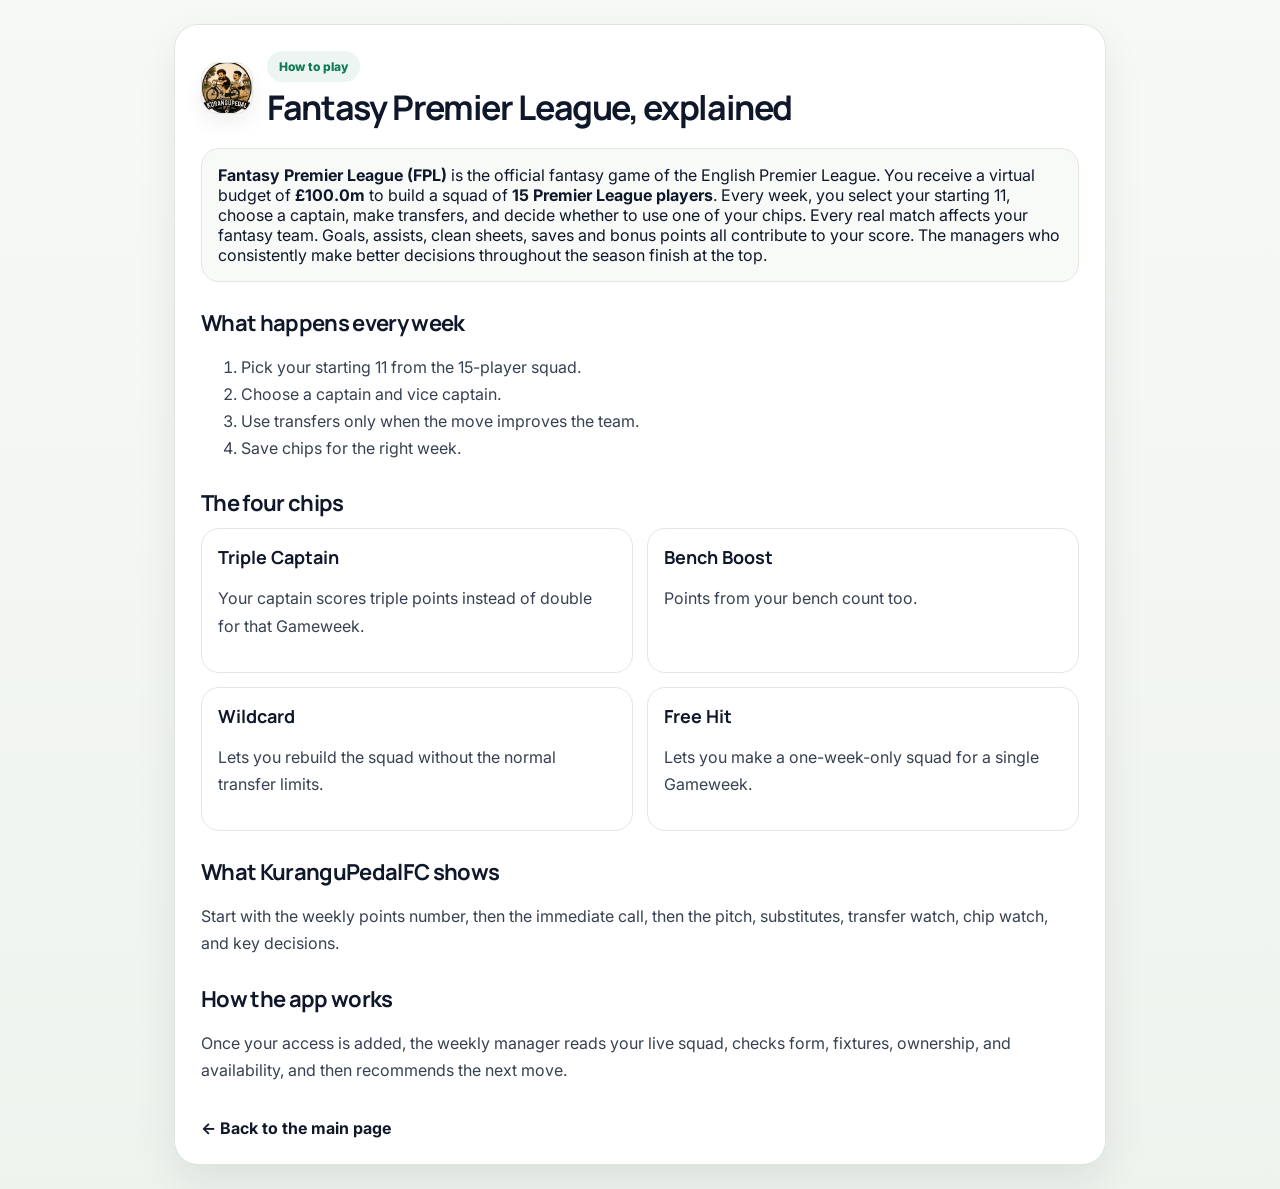
==== commit 5e14ae03: "Revise Fantasy Premier League rules section Updated the rules for Fantasy Premier League to provide " ====
--- a/docs/rules.html
+++ b/docs/rules.html
@@ -149,9 +149,15 @@
         </div>
       </div>
 
-      <div class="callout">
-        <strong>The game in one line:</strong> pick a 15-player squad, stay within the budget, choose 11 starters each week, and earn points from real Premier League performances.
-      </div>
+     <div class="callout">
+
+<strong>Fantasy Premier League (FPL)</strong> is the official fantasy game of the English Premier League.
+
+You receive a virtual budget of <strong>£100.0m</strong> to build a squad of <strong>15 Premier League players</strong>. Every week, you select your starting 11, choose a captain, make transfers, and decide whether to use one of your chips.
+
+Every real match affects your fantasy team. Goals, assists, clean sheets, saves and bonus points all contribute to your score. The managers who consistently make better decisions throughout the season finish at the top.
+
+</div>
 
       <h2>What happens every week</h2>
       <ol>
--- a/docs/styles.css
+++ b/docs/styles.css
@@ -48,7 +48,14 @@
 .access-copy h2, .section-head h2, .footer-title, .section-title { font-family: Manrope, Inter, sans-serif; letter-spacing: -0.03em; font-weight: 800; }
 .access-copy h2 { margin: 0; font-size: 22px; }
 .access-copy p, .section-head p, .footer-text, .access-status, .call-meta, .mini-stat span, .hero-label, .pitch-club, .pitch-owned, .pitch-price, .subs-panel p, .notes-panel p, .transfer-panel p, .chip-panel p { color: var(--muted); }
-.access-copy p { margin: 8px 0 0; line-height: 1.55; }
+.access-copy p{
+    margin-top:8px;
+    font-size:14px;
+    line-height:1.5;
+    color:#667085;
+    font-weight:500;
+    max-width:680px;
+}
 
 .access-controls { display: grid; grid-template-columns: 1fr auto; gap: 10px; align-items: center; }
 .team-input { width: 100%; padding: 13px 14px; border-radius: 16px; border: 1px solid var(--line); background: #fff; font: inherit; font-size: 15px; outline: none; }
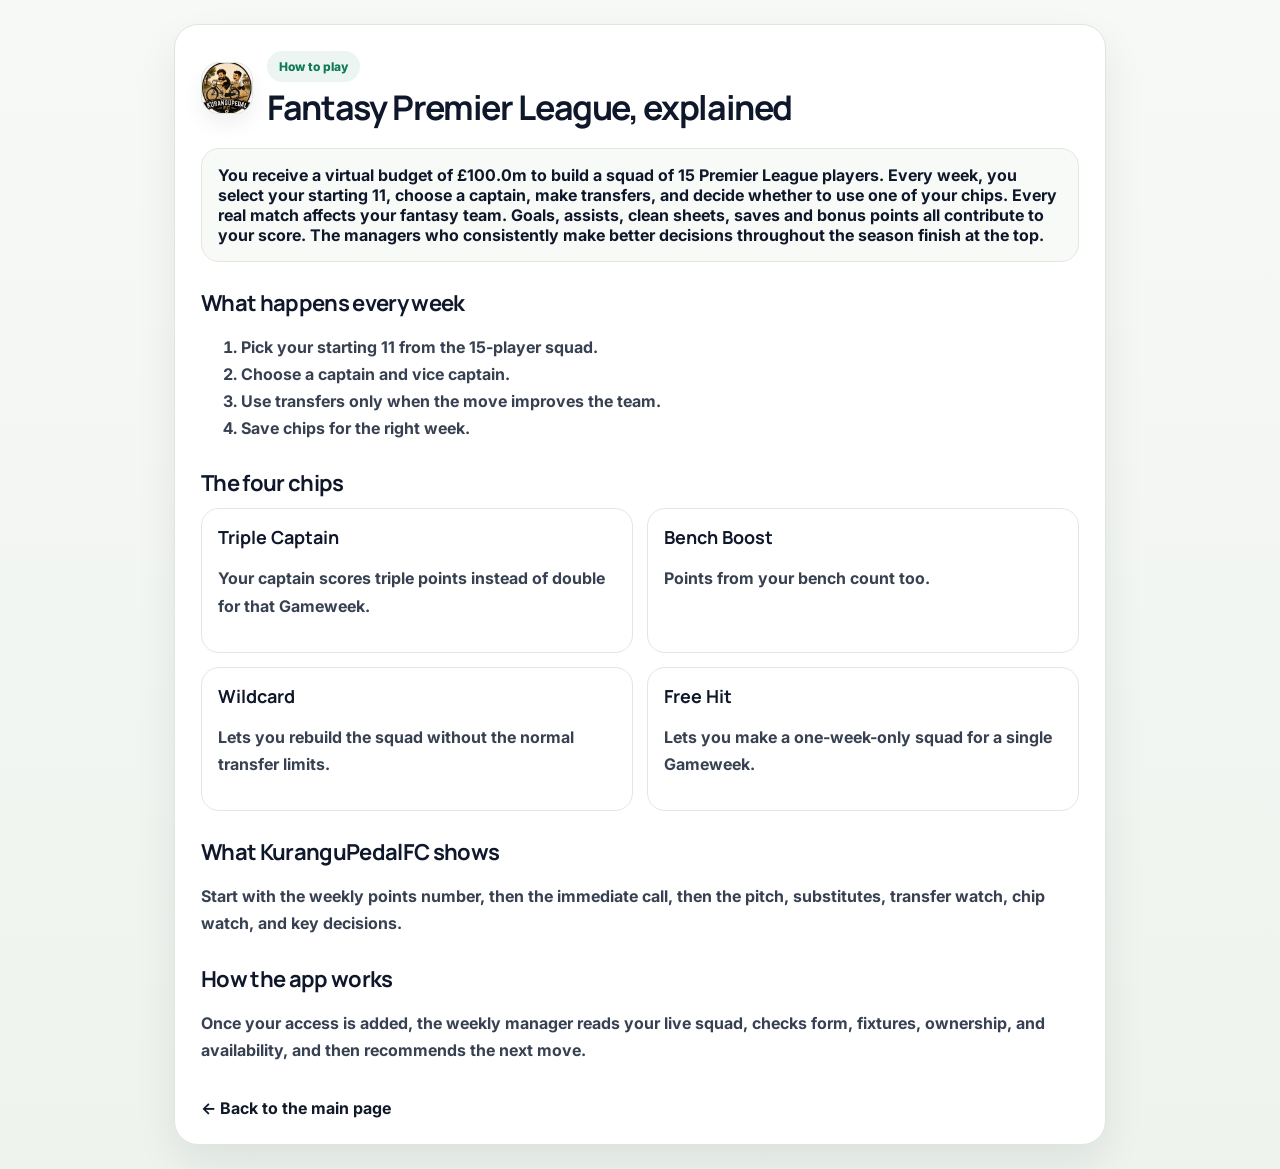
==== commit d8333a74: "Update rules.html" ====
--- a/docs/rules.html
+++ b/docs/rules.html
@@ -151,7 +151,7 @@
 
      <div class="callout">
 
-<strong>Fantasy Premier League (FPL)</strong> is the official fantasy game of the English Premier League.
+<strong>
 
 You receive a virtual budget of <strong>£100.0m</strong> to build a squad of <strong>15 Premier League players</strong>. Every week, you select your starting 11, choose a captain, make transfers, and decide whether to use one of your chips.
 
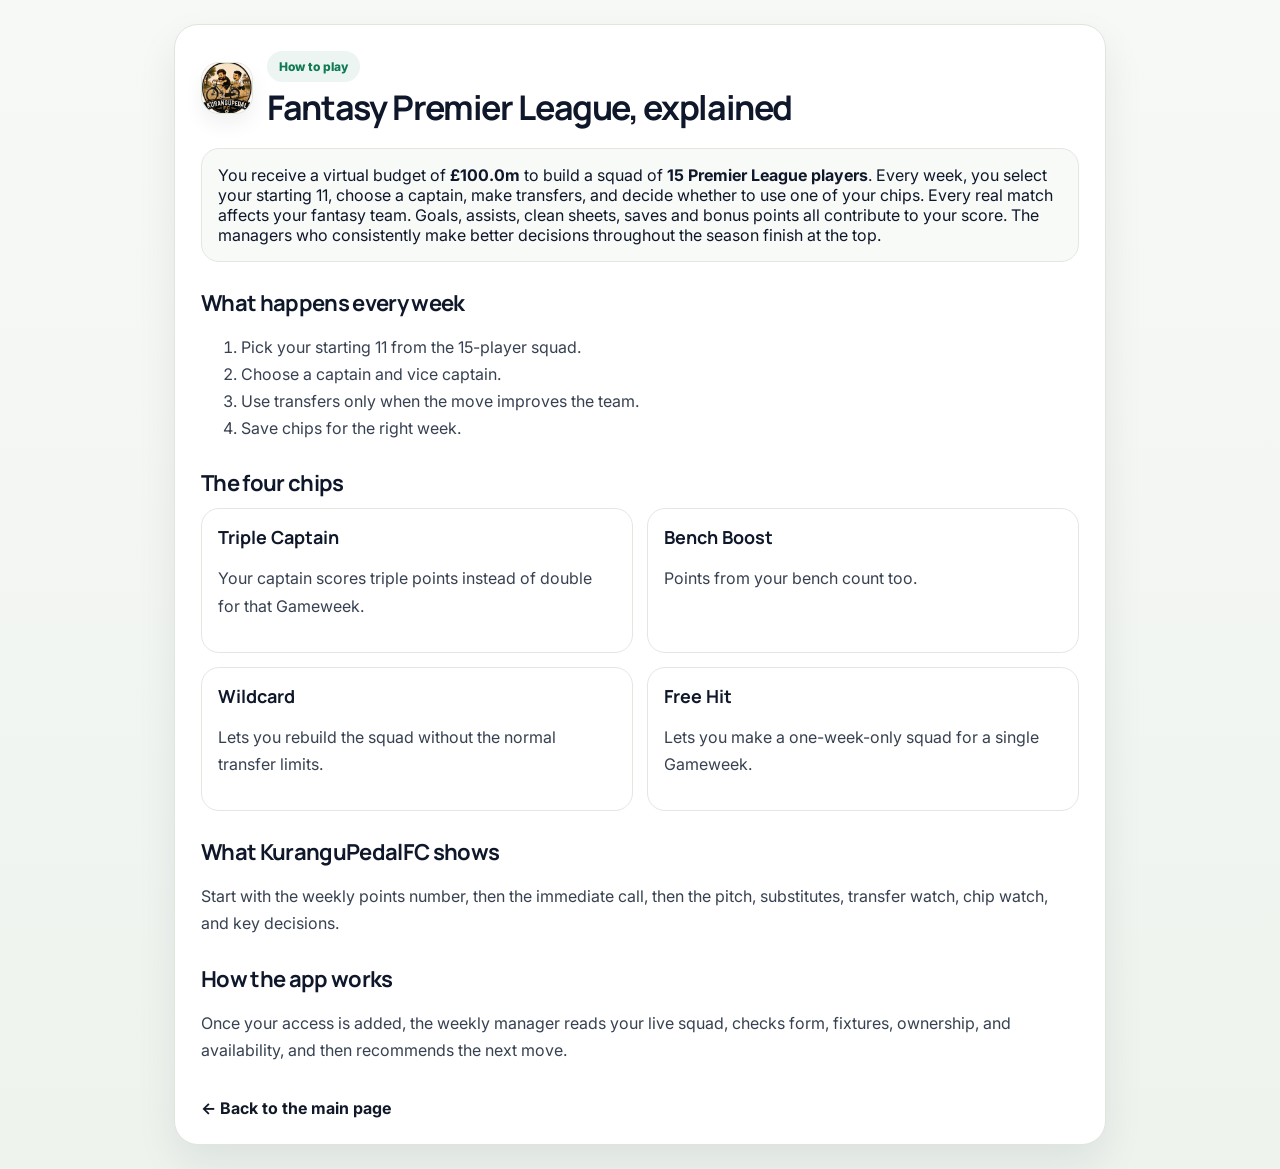
==== commit 6b352268: "Revise budget and squad selection information Updated the virtual budget and player selection detail" ====
--- a/docs/rules.html
+++ b/docs/rules.html
@@ -151,7 +151,7 @@
 
      <div class="callout">
 
-<strong>
+
 
 You receive a virtual budget of <strong>£100.0m</strong> to build a squad of <strong>15 Premier League players</strong>. Every week, you select your starting 11, choose a captain, make transfers, and decide whether to use one of your chips.
 
